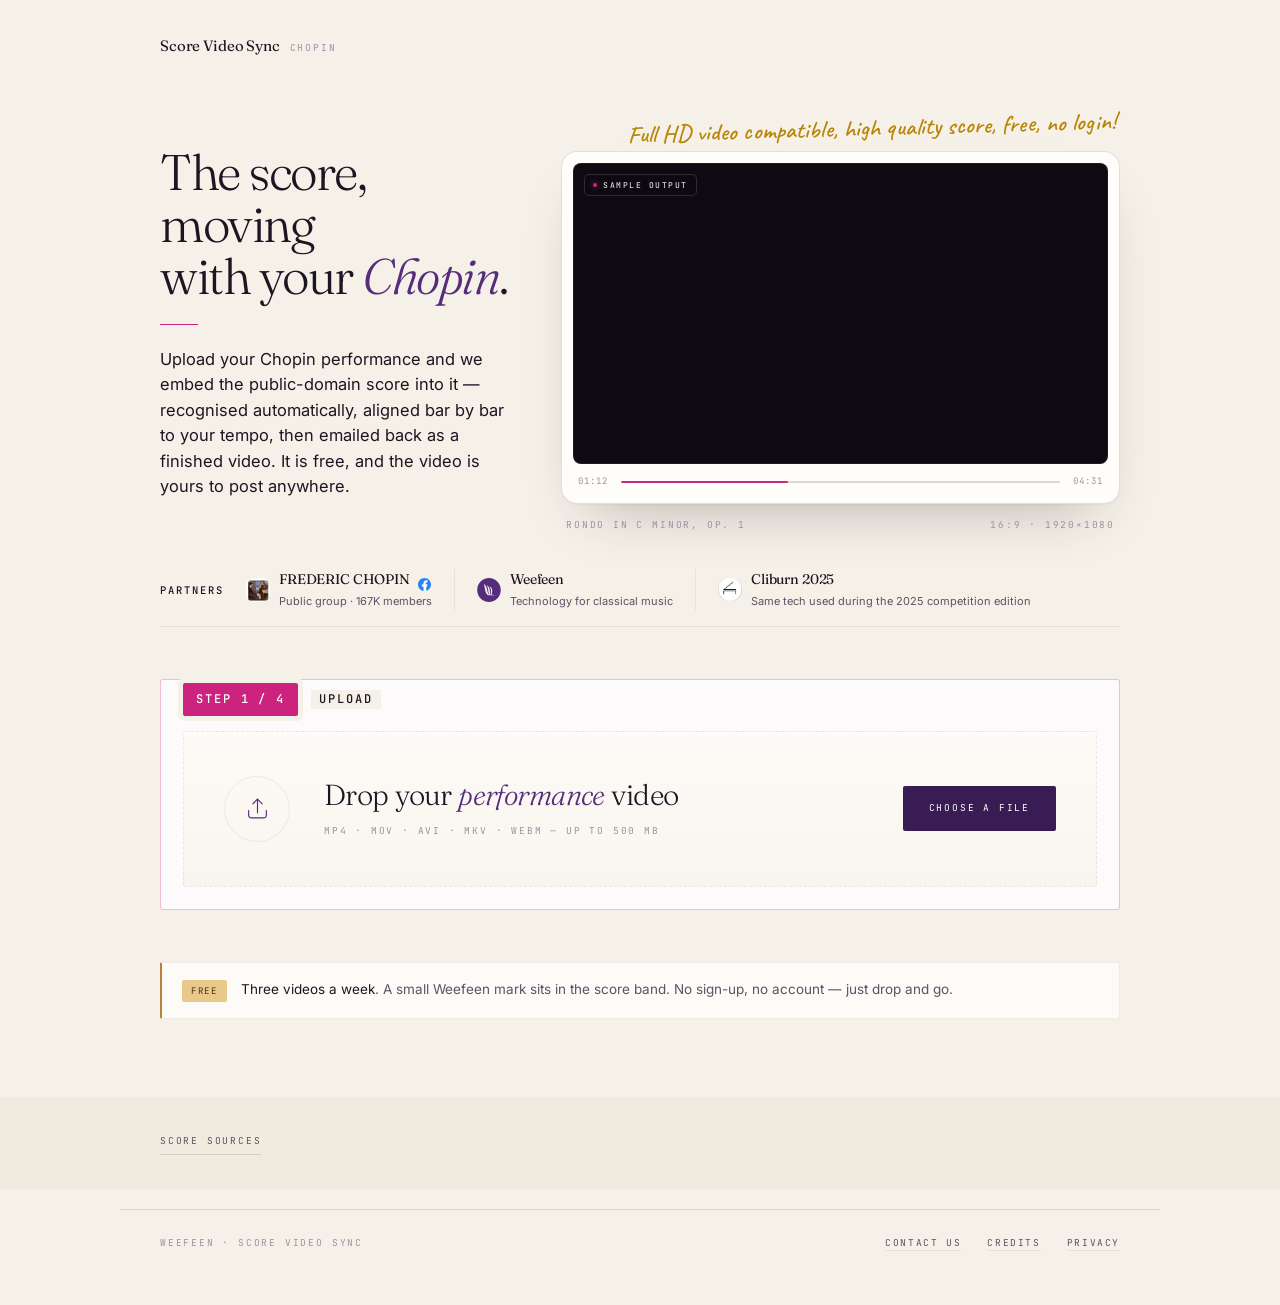
==== app/static/svs/index.html @ fac2ca05 "version the cover's FILENAME, not its query string A share card can be clickable AND sharp -- that i" ====
<!doctype html>
<html lang="en">
<head>
<meta charset="utf-8"/>
<!-- The browser-tab icon. There was none declared at all, so every tab
     showed a blank sheet while the rest of weefeen showed the mark.
     Absolute paths, not relative: these same lines serve /app/ pages and
     the /confirm/ page, which sits at a different depth. SVG first for
     browsers that take it (it stays sharp at any size), PNG after for
     those that do not. -->
<link rel="icon" href="/app/assets/logo/CIRCLE/WHITE_PURPLE.svg" type="image/svg+xml">
<link rel="icon" href="/app/assets/icon/icon-32.png" sizes="32x32" type="image/png">
<link rel="apple-touch-icon" href="/app/assets/icon/icon-180.png">

<title>Score Video Sync</title>
<meta name="viewport" content="width=device-width,initial-scale=1"/>
<!-- What a pasted link looks like on Facebook, Instagram, X, iMessage,
     WhatsApp: a card with a title, a line, and a still of the product,
     rather than a bare URL. Generic (the same for every visitor) because the
     page is a single-page app addressed by a #fragment, and a crawler never
     sends the fragment — a per-piece card would need the job in the path and
     the server to render these tags for it, which is the next step. -->
<meta name="description" content="Upload a Chopin performance and get it back with the engraved score playing along, bar by bar — recognised automatically, aligned to the playing, rendered in 1080p."/>
<meta property="og:type" content="website"/>
<meta property="og:site_name" content="Chopin · Weefeen"/>
<meta property="og:title" content="Your Chopin, with the score playing along"/>
<meta property="og:description" content="Upload your performance. We find the piece, line the score up to your playing, and email the video back. Free."/>
<meta property="og:url" content="https://chopin.weefeen.com/app/"/>
<meta property="og:image" content="https://chopin.weefeen.com/app/og-cover-9a56b9d1.jpg"/>
<meta property="og:image:width" content="1920"/>
<meta property="og:image:height" content="1005"/>
<meta name="twitter:card" content="summary_large_image"/>
<meta name="twitter:title" content="Your Chopin, with the score playing along"/>
<meta name="twitter:description" content="Upload your performance. We find the piece, line the score up to your playing, and email the video back. Free."/>
<meta name="twitter:image" content="https://chopin.weefeen.com/app/og-cover-9a56b9d1.jpg"/>
<link rel="preconnect" href="https://fonts.googleapis.com"><link rel="preconnect" href="https://fonts.gstatic.com" crossorigin>
<link href="https://fonts.googleapis.com/css2?family=Fraunces:ital,opsz,wght@0,9..144,300;0,9..144,400;0,9..144,500;1,9..144,300;1,9..144,400&family=Inter:wght@400;450;500&family=JetBrains+Mono:wght@400&display=swap" rel="stylesheet">
<style>
:root{--paper:#f6f1e8;--ink:#1c1622;--soft:#5a5266;--faint:#9a92a6;--hair:rgba(28,22,34,.13);--hair-2:rgba(28,22,34,.07);--b1:#381C53;--b2:#552D7B;--b3:#663893;--mag:#cc237e;--surface:#fffdf9;--hair-3:rgba(28,22,34,.18);--tint:#faf7f1}
*,*::before,*::after{box-sizing:border-box}
html{-webkit-text-size-adjust:100%}
body{margin:0;background:var(--paper);color:var(--ink);font-family:Inter,sans-serif;font-size:15px;line-height:1.55;-webkit-font-smoothing:antialiased}
a{color:var(--b3);text-decoration:none;border-bottom:1px solid rgba(102,56,147,.28)}a:hover{color:var(--mag);border-bottom-color:rgba(204,35,126,.4)}
h1,h2,h3{font-family:Fraunces,serif;font-weight:300;letter-spacing:-.02em;margin:0;line-height:1.1}
em{font-style:italic}
.lab{font-family:"JetBrains Mono",monospace;font-size:9.5px;letter-spacing:.19em;text-transform:uppercase;color:var(--faint)}
.num{font-variant-numeric:tabular-nums}

/* ── shell ── */
.top{max-width:1040px;margin:0 auto;padding:34px 40px 0;display:flex;align-items:baseline;justify-content:space-between;gap:24px}
.topright{display:flex;flex-direction:column;align-items:flex-end;gap:11px}
.wordmark{font-family:Fraunces,serif;font-weight:400;font-size:15px;letter-spacing:-.01em}
.wordmark span{color:var(--faint);font-family:"JetBrains Mono",monospace;font-size:9.5px;letter-spacing:.19em;text-transform:uppercase;margin-left:10px}
.step-of{font-family:"JetBrains Mono",monospace;font-size:9.5px;letter-spacing:.19em;text-transform:uppercase;color:var(--faint)}
.step-of b{color:var(--ink);font-weight:400}
main{max-width:1040px;margin:0 auto;padding:0 40px 78px}
section[data-s]{display:none;padding-top:56px}
section[data-s].on{display:block}
.rule{height:1px;background:var(--hair);border:0;margin:0}
.mag-rule{width:38px;height:1px;background:var(--mag);border:0;margin:22px 0}

/* ── 01 hero + sample ── */
.hero{position:relative;display:grid;grid-template-columns:.78fr 1.22fr;gap:14px 44px;align-items:center}
.hero>*{position:relative;z-index:1}
@media(max-width:900px){.hero{grid-template-columns:1fr;gap:40px;align-items:start}}
/* video artifact — ported from v2 */
.artifact{margin:0;min-width:0}
.artifact .chrome{background:var(--surface);border:1px solid var(--hair);border-radius:16px;padding:11px;box-shadow:0 1px 2px rgba(25,19,32,.04),0 28px 56px -28px rgba(25,19,32,.30)}.artifact .frame{width:100%;height:auto;aspect-ratio:16/9;position:relative;overflow:hidden;border-radius:8px;background:#0d0b11;container-type:inline-size;box-shadow:inset 0 0 0 1px rgba(255,255,255,.07);transition:none}
.badge{position:absolute;top:11px;left:11px;z-index:5;display:flex;align-items:center;gap:6px;font-family:"JetBrains Mono",monospace;font-size:8px;font-weight:500;letter-spacing:.19em;text-transform:uppercase;color:rgba(255,255,255,.86);background:rgba(13,11,17,.5);backdrop-filter:blur(8px);border:1px solid rgba(255,255,255,.14);padding:4px 8px;border-radius:5px}
.badge i{width:4px;height:4px;border-radius:50%;background:var(--mag);box-shadow:0 0 7px var(--mag)}
.scrub{display:grid;grid-template-columns:auto 1fr auto;gap:13px;align-items:center;padding:11px 5px 3px}
.scrub .tc{font-family:"JetBrains Mono",monospace;font-size:9px;letter-spacing:.11em;color:var(--faint);font-variant-numeric:tabular-nums}
.scrub .track{position:relative;height:2px;background:rgba(25,19,32,.16);border-radius:2px;overflow:hidden}
.scrub .track i{position:absolute;left:0;top:0;height:100%;background:var(--mag);border-radius:2px}
.artifact figcaption{display:flex;justify-content:space-between;gap:16px;margin-top:14px;padding:0 5px}
.artifact .stv{clip-path:inset(-40% 0 -40% 0)}
.artifact .roll{position:absolute;inset:0;width:200%;display:flex;animation:roll 13s linear infinite}
@keyframes roll{from{transform:translateX(0)}to{transform:translateX(-50%)}}
@media(prefers-reduced-motion:reduce){.artifact .roll{animation:none}}

/* ── type scale ── */
.display{font-family:Fraunces,serif;font-weight:300;font-size:clamp(34px,4.4vw,50px);letter-spacing:-.03em;line-height:1.04}
.display em{color:var(--b2)}
.standfirst{font-size:16.5px;color:var(--ink);max-width:46ch;margin:20px 0 0}
.standfirst b{font-weight:400;color:#4a3212;background:#e8c98a;font-family:"JetBrains Mono",monospace;font-size:9.5px;letter-spacing:.17em;text-transform:uppercase;white-space:nowrap;padding:4px 9px;border-radius:2px;display:inline-block;margin-top:4px}

/* partner bands — no card chrome; the Facebook "f" stays the official
   full-colour mark (blue #1877F2, white f, unaltered, clear space kept,
   never set beside the word "Facebook"). */
.fbwrap{margin:0;max-width:640px;display:flex;flex-direction:row;align-items:center;gap:30px;flex-wrap:wrap;padding:0}
.fbwrap>.lab{margin:0;font-size:10.5px;font-weight:500;color:var(--ink);flex:0 0 auto}
.pbands{display:flex;flex-direction:row;align-items:stretch;gap:0;flex-wrap:nowrap;border:0}
.pband{display:grid;grid-template-columns:38px auto;align-items:center;gap:12px;padding:0 30px 0 0;border:0;text-decoration:none;color:inherit;position:relative}
.pband+.pband{padding-left:30px;border-left:1px solid var(--hair-2)}
.fbnameline{display:flex;align-items:center;gap:8px}
.pband::before{content:none}
.pband .fbav{display:block;width:38px;height:38px;border-radius:8px;object-fit:contain;background:transparent}
.pband .fbav.wf{display:grid;place-items:center;border-radius:0;background:transparent;box-shadow:none}
.pband .fbav.wf svg{display:block;width:38px;height:38px}
.pband .fbmeta{display:flex;flex-direction:column;gap:1px;min-width:0}
.pband .fbname{font-family:Fraunces,serif;font-size:16px;font-weight:400;letter-spacing:-.01em;color:var(--ink);transition:color .18s;white-space:nowrap}
.pband:hover .fbname{color:var(--b3)}
.pband .fbsub{font-size:12px;color:var(--soft);white-space:nowrap;margin-top:1px}
.pband .fbmark{display:block;width:16px;height:16px;flex:0 0 16px;opacity:.9;transition:opacity .18s}
.pband:hover .fbmark{opacity:1}

/* ── 01 upload ── */
.dropzone{margin-top:0;padding:44px 40px;border:1px dashed var(--hair-2);border-radius:3px;background:linear-gradient(#fdfbf7,#f9f5ee);box-shadow:inset 0 1px 0 #fff;display:grid;grid-template-columns:auto 1fr auto;gap:34px;align-items:center;cursor:pointer;transition:border-color .2s,background .2s,box-shadow .2s;position:relative}
.dropzone::after{content:'';position:absolute;inset:9px;border:1px solid transparent;border-radius:2px;pointer-events:none;transition:border-color .2s}
.dropzone:hover,.dropzone.hot{border-color:var(--b3);background:linear-gradient(#fdfbf7,#f6f0fa)}
.dropzone.hot::after{border-color:rgba(102,56,147,.24)}
.dropzone .glyph{width:66px;height:66px;display:grid;place-items:center;border:1px solid var(--hair-2);border-radius:50%;color:var(--b2);transition:border-color .2s,color .2s,transform .2s}
.dropzone:hover .glyph,.dropzone.hot .glyph{border-color:var(--b3);color:var(--b3);transform:translateY(-2px)}
.dropzone.filled .glyph{border-color:rgba(102,56,147,.45);color:var(--b3)}
.dropzone h2{font-size:29px;line-height:1.16}
.dropzone h2 em{font-style:italic;color:var(--b2)}
.dropzone .lab{display:block;margin-top:12px}
.dropzone.filled{border-style:solid;border-color:rgba(102,56,147,.3);background:#fdfbf7}
.dropzone.filled h2{color:var(--soft);font-size:20px}
.dropbtn{font:inherit;font-family:"JetBrains Mono",monospace;font-size:9.5px;letter-spacing:.19em;text-transform:uppercase;color:#fff;background:var(--b1);border:0;border-radius:2px;padding:15px 26px;cursor:pointer;white-space:nowrap;transition:background .18s}
.dropbtn:hover{background:var(--b2)}
.filename{font-family:Fraunces,serif;font-size:25px;font-weight:400}
.filename i{font-style:normal;color:var(--faint);font-family:"JetBrains Mono",monospace;font-size:10px;letter-spacing:.15em;text-transform:uppercase;margin-left:14px}
.linkbtn{font:inherit;font-family:"JetBrains Mono",monospace;font-size:9.5px;letter-spacing:.19em;text-transform:uppercase;background:none;border:0;border-bottom:1px solid var(--hair);color:var(--soft);padding:5px 0;cursor:pointer;white-space:nowrap}
.linkbtn:hover{color:var(--b3);border-bottom-color:var(--b3)}
input[type=file]{display:none}

.block{padding:52px 0 0}
.block>.lab{display:block;margin-bottom:26px}
.pieces{display:flex;flex-direction:column}
.piece{text-align:left;font:inherit;background:none;border:0;border-bottom:1px solid var(--hair-2);padding:17px 0 17px 26px;cursor:pointer;display:grid;grid-template-columns:1fr auto;gap:20px;align-items:baseline;position:relative;transition:padding-left .18s}
.piece:first-child{border-top:1px solid var(--hair-2)}
.piece::before{content:'';position:absolute;left:0;top:calc(50% - 1px);width:0;height:1px;background:var(--mag);transition:width .22s ease}
.piece:hover{padding-left:32px}
.piece.on::before{width:16px}
.piece .t{font-family:Fraunces,serif;font-size:20px;font-weight:300;color:var(--soft);transition:color .18s}
.piece:hover .t,.piece.on .t{color:var(--ink)}
.piece.on .t{font-weight:400}
.piece .m{font-family:"JetBrains Mono",monospace;font-size:9.5px;letter-spacing:.14em;text-transform:uppercase;color:var(--faint)}
.libnote{margin-top:24px;font-size:13.5px;color:var(--soft);max-width:52ch}
.blockhead{display:flex;align-items:baseline;justify-content:space-between;gap:20px;margin-bottom:0}
.blockhead:empty,.blockhead .lab:empty{display:none}
.blockhead .lab{margin:0}
.heard{font-family:Fraunces,serif;font-size:21px;font-weight:300;line-height:1.42;color:var(--soft);margin:0;max-width:50ch}
.heard b{font-weight:400;color:var(--ink)}
.heard em{font-style:italic;color:var(--b2)}
.cands{display:flex;flex-direction:column;gap:7px;margin-top:12px}
.cands.lead{margin-top:12px}
.cands.lead .cand{background:var(--surface);border-color:var(--hair);padding:18px}
.cands.lead .cand .t{font-size:21px}
.cands.lead .cand.on{box-shadow:0 1px 2px rgba(25,19,32,.04),0 14px 30px -20px rgba(25,19,32,.3)}
.cand{text-align:left;font:inherit;background:#fdfbf7;border:1px solid var(--hair-2);border-radius:3px;padding:15px 18px;cursor:pointer;display:grid;grid-template-columns:18px 1fr 74px auto;gap:16px;align-items:center;position:relative;transition:border-color .16s,background .16s,box-shadow .16s}
.cand:hover{border-color:var(--b3);background:#fff}
.cand.on{border-color:var(--b3);background:#f7f2fb;box-shadow:inset 2px 0 0 var(--b3)}
.cand .mark{width:16px;height:16px;border-radius:50%;border:1.5px solid #b3aebb;background:#fff;display:grid;place-items:center;transition:border-color .16s,border-width .16s}
.cand:hover .mark{border-color:var(--b3)}
.cand.on .mark{border-color:var(--b3);border-width:5px}
.cand.on .mark::after{content:none}
.cand .t{font-family:Fraunces,serif;font-size:18px;font-weight:300;color:var(--soft);transition:color .18s}
.cand:hover .t{color:var(--ink)}
.cand.on .t{color:var(--ink);font-weight:400}
.cand .bar{position:relative;height:2px;border-radius:2px;background:var(--hair-2)}
.cand .bar i{position:absolute;left:0;top:0;height:2px;border-radius:2px;background:var(--b3);opacity:.42;transition:width .32s ease,opacity .18s}
.cand.on .bar i{opacity:1}
.cand .pc{font-family:Fraunces,serif;font-size:15px;font-variant-numeric:tabular-nums;color:var(--soft);text-align:right;min-width:38px;transition:color .18s}
.cand:hover .pc,.cand.on .pc{color:var(--ink)}
.candhead{display:flex;align-items:baseline;justify-content:space-between;gap:18px;margin-top:24px;padding-bottom:7px;border-bottom:1px solid var(--hair-2)}
.candhead.alt{margin-top:30px}
.manualrow{margin-top:26px}
.manual{margin-top:30px;padding-top:30px;border-top:1px solid var(--hair)}
.manual>.lab{display:block;margin-bottom:18px}

.freeline{margin:26px 0 0;padding:16px 20px;border:1px solid var(--hair-2);border-left:2px solid #b8813a;border-radius:2px;background:#fdfbf7;font-size:13.5px;color:var(--soft);line-height:1.6;max-width:none;display:flex;flex-wrap:wrap;align-items:baseline;gap:6px 14px}
.freeline b{font-family:"JetBrains Mono",monospace;font-size:9px;letter-spacing:.19em;text-transform:uppercase;color:#4a3212;background:#e8c98a;font-weight:400;padding:4px 9px;border-radius:2px;margin:0}
.freeline i{font-style:normal;color:var(--ink)}
.freeline em{font-style:normal;color:var(--soft)}
.alert{color:#b3261e}
.ok{color:#2f6b3a}
.donebox.found{border-color:rgba(204,35,126,.16)}
.filename i .alert,.blockhead .alert{color:#b3261e}
#pieceblock,#advance{display:none}
#pieceblock.on{display:block}
#advance.on{display:flex}

.advance{padding:34px 0 0;display:flex;align-items:center;gap:22px;animation:rise .26s ease both}
@keyframes rise{from{opacity:0;transform:translateY(6px)}to{opacity:1;transform:none}}
.go{font:inherit;font-family:Fraunces,serif;font-size:17px;font-weight:400;letter-spacing:-.01em;background:var(--b1);border:0;border-radius:3px;color:#fff;padding:14px 26px;cursor:pointer;display:inline-flex;align-items:center;gap:12px;transition:background .16s}
.go:hover{background:var(--b2);color:#fff}
.go svg{transition:transform .2s}
.go:hover svg{transform:translateX(3px)}
.advance .lab{color:var(--faint)}
.go[disabled]{opacity:.4;cursor:not-allowed}

/* rights confirmation */
.rights{position:fixed;inset:0;z-index:80;display:none;align-items:center;justify-content:center;padding:24px;background:rgba(25,19,32,.42);backdrop-filter:blur(3px)}
.rights.on{display:flex}
.rightscard{background:var(--surface);border:1px solid var(--hair-3);border-radius:3px;box-shadow:0 30px 70px -28px rgba(28,22,34,.5);padding:26px 28px 24px;max-width:452px;width:100%}
.rightscard .stepmark{margin-bottom:14px}
.rightscard h2{font-family:Fraunces,serif;font-weight:300;font-size:24px;letter-spacing:-.025em;line-height:1.15;margin:0}
.rightsfile{margin:12px 0 0;font-family:"JetBrains Mono",monospace;font-size:11px;letter-spacing:.1em;color:var(--soft);word-break:break-all}
.rightsbody{margin:16px 0 0;font-size:13.5px;line-height:1.6;color:var(--soft)}
.rightsbody b{font-weight:500;color:var(--ink)}
.rightsbody.quiet{margin-top:14px;padding:11px 13px;font-size:13px;font-weight:450;line-height:1.55;color:var(--ink);background:#f7ecd9;border-left:2px solid #b8813a;border-radius:2px}
.rightscheck{display:flex;align-items:flex-start;gap:10px;margin:18px 0 0;padding:13px 14px;border:1px solid var(--hair-2);border-radius:2px;background:var(--tint);cursor:pointer;font-size:13.5px;color:var(--ink)}
.rightscheck:hover{border-color:var(--hair-3)}
.rightscheck input{margin:2px 0 0;accent-color:var(--b1);width:15px;height:15px;flex-shrink:0}
.rightsacts{display:flex;align-items:center;gap:16px;margin-top:20px}
.rightsacts .go[disabled]{opacity:.4;cursor:not-allowed}
.rightscancel{font:inherit;font-family:"JetBrains Mono",monospace;font-size:9px;font-weight:500;letter-spacing:.19em;text-transform:uppercase;background:none;border:0;border-bottom:1px solid var(--hair-3);color:var(--soft);cursor:pointer;padding:4px 0}
.rightscancel:hover{color:var(--ink);border-bottom-color:var(--ink)}

/* ── 02 shape ── */
/* every region names itself in the frame */
.gc{font:inherit;font-size:12.5px;display:inline-flex;align-items:center;gap:7px;background:#fff;border:1px solid var(--hair);border-radius:2px;padding:8px 12px;cursor:pointer;color:var(--soft);transition:border-color .15s,color .15s,background .15s}
.gc:hover{border-color:var(--mag);color:var(--ink)}
.gc.on{border-color:var(--mag);background:#fdf4f8;color:var(--ink)}
.gc svg{width:13px;height:13px;color:var(--mag);flex-shrink:0}
.gc b{font-weight:500;color:var(--ink)}

/* every region in the frame is a hit target */
.frame .band,.frame .ctr-band,.frame .pnl,.frame .ctr-pnl{z-index:4}
.frame .vidzone{position:absolute;top:0;right:0;bottom:0;cursor:pointer;z-index:2;display:grid;place-items:center}
.frame .vidzone>*{pointer-events:none}
.frame .vidzone.fill:hover{box-shadow:inset 0 0 0 1.5px rgba(204,35,126,.6)}
.frame .vidzone.fill:hover .vswap{color:var(--mag);opacity:1}
.frame .vidzone.fill{background:#171320;background-image:repeating-linear-gradient(135deg,rgba(255,255,255,.04) 0 9px,transparent 9px 18px)}
.frame .vidzone.shot{background-color:#000;background-size:cover;background-position:center;background-repeat:no-repeat}
.frame .vidzone.shot .vidlab{background:rgba(12,9,16,.52);padding:9px 13px;border-radius:2px;backdrop-filter:blur(2px);opacity:0;transition:opacity .15s}
.frame .vidzone.shot:hover .vidlab{opacity:1}
.frame .vidlab{display:grid;justify-items:center;gap:6px;padding:0 8px;max-width:100%}
.frame .vidlab .vl{display:flex;align-items:center;gap:8px;font-family:"JetBrains Mono",monospace;font-size:8px;font-weight:500;letter-spacing:.22em;text-transform:uppercase;color:rgba(255,255,255,.5)}
.frame .vidlab .vl::before{content:"";width:0;height:0;border-left:7px solid rgba(255,255,255,.42);border-top:4.5px solid transparent;border-bottom:4.5px solid transparent}
.frame .vidlab .vf{font-family:Fraunces,serif;font-size:12.5px;color:rgba(255,255,255,.8);text-align:center;overflow-wrap:anywhere}
.frame .vidlab .vswap{font-family:"JetBrains Mono",monospace;font-size:7.5px;font-weight:500;letter-spacing:.2em;text-transform:uppercase;color:rgba(255,255,255,.42);opacity:.85;transition:color .15s,opacity .15s}
.frame .ctr-vid.vidzone{z-index:3}
.rgtag[hidden]{display:none}
.frame .rg{cursor:pointer}
.frame .rg.static{cursor:default}
.frame .rg.static::after{box-shadow:none!important}
.frame .rg.static>.rgtag{background:rgba(20,15,26,.5);opacity:.5}
.frame .rg.static>.rgtag::before{background:rgba(255,255,255,.5)}
.frame .rg::after{content:"";position:absolute;inset:0;pointer-events:none;box-shadow:inset 0 0 0 0 var(--mag);transition:box-shadow .14s;z-index:6}
.frame .rg:hover:not(:has(.rg:hover))::after,.frame .rg.peek::after{box-shadow:inset 0 0 0 1.5px rgba(204,35,126,.6)}
.frame .rg.sel::after{box-shadow:inset 0 0 0 2px var(--mag)}
.frame .rg.dragging{opacity:.9;cursor:grabbing}
.frame .band,.frame .ctr-band{cursor:grab}
.rgtag{position:absolute;top:6px;left:6px;z-index:9;opacity:.55;transition:opacity .14s,background .14s;pointer-events:none;display:flex;align-items:center;gap:5px;font-family:"JetBrains Mono",monospace;font-size:7.5px;font-weight:500;letter-spacing:.16em;text-transform:uppercase;color:#fff;background:rgba(20,15,26,.66);backdrop-filter:blur(2px);border-radius:2px;padding:3px 6px;white-space:nowrap}
.rgtag::before{content:"";width:3px;height:3px;border-radius:50%;background:var(--mag)}
.frame .rg:hover>.rgtag,.frame .rg.sel>.rgtag,.frame .rg.peek>.rgtag{opacity:1;background:var(--mag)}
.frame .pnl:has(.logo:hover)>.rgtag,.frame .ctr-pnl:has(.logo:hover)>.rgtag{opacity:0}
.frame .logo>.rgtag{top:auto;bottom:-15px;left:0;opacity:0;font-size:7px}
.frame .logo:hover>.rgtag,.frame .logo.sel>.rgtag{opacity:1}
.frame .bd>.rgtag,.frame .ctr-band>.rgtag{left:auto;right:6px}
.frame .band>.rgtag{top:6px;bottom:auto}
.frame .rg::after{box-shadow:inset 0 0 0 1px rgba(204,35,126,.22)}
.frame .pnl:not(.ghost),.frame .ctr-pnl{background:rgba(204,35,126,.07)}
.frame .pnl:not(.ghost):hover,.frame .ctr-pnl:hover,.frame .pnl.sel,.frame .ctr-pnl.sel{background:rgba(204,35,126,.13)}
.frame .pnl.ghost{display:grid;place-items:center;overflow:visible;background:rgba(204,35,126,.04);border-right:1px dashed rgba(204,35,126,.55)}
.frame .pnl.ghost .ghostlab{font-family:"JetBrains Mono",monospace;font-size:8px;font-weight:500;letter-spacing:.17em;text-transform:uppercase;line-height:1.7;color:rgba(255,255,255,.78);text-align:center;text-shadow:0 1px 3px rgba(0,0,0,.5)}

/* panel text, edited where it appears */
.frame [data-f]{outline:none;cursor:text;border-radius:2px;padding:0 .2em;margin:0 -.2em;position:relative;z-index:8;transition:background .14s,box-shadow .14s}
.frame [data-f]:hover{background:rgba(255,255,255,.14)}
.frame [data-f]:focus{background:rgba(204,35,126,.24);box-shadow:0 0 0 1px var(--mag)}
.frame [data-f]:empty::before{content:"—";opacity:.4}
.frame .nowrap{white-space:nowrap}
.frame [data-f="first"],.frame [data-f="last"],.frame [data-f="round"],.frame [data-f="subtitle"]{white-space:nowrap}
.frame .pnl,.frame .ctr-pnl{overflow:visible}
.frame .sep{opacity:.5}

/* where the band will land */
.dzband{position:absolute;border:1.5px dashed var(--mag);background:rgba(204,35,126,.1);pointer-events:none;opacity:0;transition:opacity .12s;z-index:7}
.dzband.show{opacity:1}

/* docked inspector: its own column, so it never covers the frame */
.insp{width:min(420px,100%);margin-top:16px;background:var(--surface);border:1px solid var(--hair);border-radius:3px;box-shadow:0 1px 2px rgba(28,22,34,.04);padding:14px 16px 15px;display:none}
.insp.on{display:block;animation:inspIn .16s ease both}
@keyframes inspIn{from{opacity:0;transform:translateY(-4px)}to{opacity:1;transform:none}}
.insphint{display:flex;align-items:baseline;gap:12px;margin:0 0 14px;font-size:12.5px;line-height:1.5;color:var(--soft)}
.insphint>.lab{flex:0 0 auto}
.insphint.hide{visibility:hidden}
.insp.on{opacity:1;visibility:visible;transform:none}
.insp .ih{display:flex;align-items:baseline;justify-content:space-between;gap:12px;margin-bottom:11px;padding-bottom:9px;border-bottom:1px solid var(--hair-2)}
.insp .ih b{font-family:Fraunces,serif;font-weight:400;font-size:15px}
.insp .x{font:inherit;background:none;border:0;color:var(--soft);cursor:pointer;font-size:16px;line-height:1;padding:0 2px}
.insp .x:hover{color:var(--ink)}
.insp .irow{margin-bottom:13px}
.insp .irow:last-child{margin-bottom:0}
.insp .irow.hidden{display:none}
.insp .irow>.lab{display:block;margin-bottom:7px}
.insp .opts{display:flex;gap:3px;background:var(--tint);border:1px solid var(--hair);border-radius:6px;padding:3px}
.insp .opts .o{flex:1}
.insp .slider{display:flex;align-items:center;gap:10px;flex-wrap:nowrap}
.insp .slider input[type=range]{height:3px;border-radius:2px;background:var(--hair-3);min-width:0;flex:1 1 auto}
.insp .sv{font-size:15px;min-width:40px}
.insp .zero{margin-top:8px;width:100%}
.insp .why-inline{display:block;margin-top:8px}
.insp .inote{margin:0;font-size:11.5px;color:var(--soft);line-height:1.45}
.insp .bdreq{margin:9px 0 0;padding-left:15px;font-size:11px;color:var(--soft);line-height:1.5}
.insp .chipname{align-self:center}

.shapebody{margin-top:22px}
.scoresrc{margin:10px 0 0;font-size:12px;line-height:1.6;color:var(--soft);max-width:64ch}
.scoresrc a{color:var(--soft);border-bottom-color:var(--hair-2)}
.scoresrc a:hover{color:var(--b3);border-bottom-color:var(--b3)}
.srcfoot{margin:0;padding:32px 0 34px;background:color-mix(in oklab,var(--paper) 95%,#8a6a3a)}
.partrow{margin-top:54px;padding-top:22px;border-top:1px solid var(--hair-2)}
/* Above the upload box rather than below the Continue button, where it was
   seen only by people who did not act. It has to earn the upload, not
   congratulate it — but it must not become a second hero either, so at the
   top of the page it is one quiet line: smaller marks, no captions, and a
   rule under it rather than over it, so it reads as part of the masthead
   and not as a section of its own. */
.partrow.lead{margin-top:37px;padding-top:0;padding-bottom:16px;border-top:0;
  border-bottom:1px solid var(--hair-2)}
.partrow.lead .fbwrap{gap:22px}
.partrow.lead .pband{grid-template-columns:24px auto;gap:9px;padding-right:22px}
.partrow.lead .pband+.pband{padding-left:22px}
.partrow.lead .pband .fbav,
.partrow.lead .pband .fbav.wf svg{width:24px;height:24px}
.partrow.lead .pband .fbname{font-size:14px}
/* Every caption stays. Each one is the reason its mark is worth showing —
   the Facebook member count, what the Cliburn mark claims, and what
   Weefeen is. Two earlier versions of this hid one of them to save a
   line: first by `:last-child`, which svs-wire.js turned into the Cliburn
   band when it appends at runtime, then deliberately for Weefeen's own
   strapline. Both were noticed immediately by the owner, which is the
   answer: a caption somebody put there is not spare room. */
.partrow.lead .pband .fbsub{font-size:11px}
.partrow.lead .pband .fbmark{width:13px;height:13px;flex:0 0 13px}
/* Narrow screens wrap rather than drop the captions. Hiding them would
   silently remove the Cliburn claim and the member count — the two things
   the marks are there to say — to save a line. Three bands on one row is
   what does not fit; the words are not the problem. */
@media(max-width:760px){
  .partrow.lead .pbands{flex-wrap:wrap;gap:14px 0}
  .partrow.lead .pband+.pband{border-left:0;padding-left:0}
}
.srcinner{max-width:1040px;margin:0 auto;padding:0 40px;display:grid;grid-template-columns:132px minmax(0,1fr);gap:8px 26px;align-items:start}
.srcinner>.lab{padding-top:2px}
.srcfoot .srcblock{margin:0;font-size:12.5px;line-height:1.85;color:var(--soft);max-width:66ch;font-variant-numeric:tabular-nums}
.srcfoot .srcblock b{display:block;font-weight:450;color:var(--ink);font-size:13px;margin-bottom:2px}
.srcfoot .srcblock i{font-style:normal;color:var(--soft)}
.srcfoot .srcblock a{color:var(--soft);border-bottom:1px solid rgba(28,22,34,.16)}
.srcfoot .srcblock a:hover{color:var(--b3);border-bottom-color:var(--b3)}
.srcfoot .srcmod{grid-column:2;margin:12px 0 0;padding-top:11px;border-top:1px solid var(--hair-2);font-size:12px;color:var(--soft);max-width:66ch}
@media(max-width:720px){.srcinner{grid-template-columns:minmax(0,1fr)}.srcfoot .srcmod{grid-column:1}}
section[data-s="shape"].on .stepbox{max-width:none;padding-top:34px}
.stage{padding:0}
.stagecol{position:relative}
.shapehead{display:flex;align-items:flex-end;justify-content:space-between;gap:30px;flex-wrap:wrap}
.shapehead h1{font-size:31px;font-weight:300}
.shapehead .piecename{font-family:Fraunces,serif;font-style:italic;font-size:15px;color:var(--soft);margin-top:8px}
.views{display:flex;gap:5px;background:#faf8f4;border:1px solid var(--hair-2);border-radius:2px;padding:4px}
.view{flex:1;font:inherit;font-family:"JetBrains Mono",monospace;font-size:9px;letter-spacing:.11em;text-transform:uppercase;background:none;border:0;border-radius:2px;color:var(--faint);padding:9px 4px;cursor:pointer;transition:background .15s,color .15s;white-space:nowrap}
.view:hover{color:var(--b3)}
.view.on{color:#fff;background:var(--b1)}

.stage{margin:0;display:flex;align-items:flex-start;gap:14px;min-height:0;width:100%}
@media(max-width:640px){.stage{flex-wrap:wrap}.posters{flex-direction:row;flex:1 1 100%}}
.posters{flex:0 0 88px;display:flex;flex-direction:column;gap:6px}
.posters>.lab{margin-bottom:1px}
.pth{padding:0;border:1px solid var(--hair);border-radius:2px;background:#faf8f4;aspect-ratio:16/9;overflow:hidden;cursor:pointer;display:grid;place-items:center;transition:border-color .15s,box-shadow .15s}
.pth img{display:block;width:100%;height:100%;object-fit:cover}
.pth:hover{border-color:var(--mag)}
.pth.on{border-color:var(--mag);box-shadow:0 0 0 1px var(--mag)}
.pth.empty{border-style:dashed;cursor:default;background-image:repeating-linear-gradient(135deg,rgba(28,22,34,.05) 0 7px,transparent 7px 14px)}
.pthn{font-family:"JetBrains Mono",monospace;font-size:10px;color:var(--faint)}
.pthnote{font-size:10.5px;line-height:1.45;color:var(--soft)}
.frame{position:relative;overflow:hidden;background:#000;box-shadow:0 30px 60px -34px rgba(28,22,34,.5),0 2px 6px rgba(28,22,34,.06);transition:none}
.frame .bd{position:absolute;inset:0}
.bdimg{display:flex;flex-direction:column;gap:5px;padding:14px 16px;border:1px dashed rgba(28,22,34,.22);border-radius:2px;background:#fdfcfa;cursor:pointer;transition:border-color .15s,background .15s}
.bdimg:hover,.bdimg.hot{border-color:var(--b3);background:#fbf9fd}
.bdimg.bad{border-color:rgba(179,38,30,.4);background:#fdf6f5;border-style:solid}
.bdimg-cta{font-size:13.5px;color:var(--ink);line-height:1.35}
.bdimg-name{font-family:Fraunces,serif;font-size:15px;color:var(--ink);overflow:hidden;text-overflow:ellipsis;white-space:nowrap}
.bdimg-ok{font-family:"JetBrains Mono",monospace;font-size:9.5px;letter-spacing:.13em;text-transform:uppercase;color:#2f6b3a}
.bdimg-err{font-family:"JetBrains Mono",monospace;font-size:9.5px;letter-spacing:.13em;text-transform:uppercase;color:#b3261e}
.bdimg-swap{font-family:"JetBrains Mono",monospace;font-size:9.5px;letter-spacing:.13em;text-transform:uppercase;color:var(--b3);align-self:flex-start;border-bottom:1px solid rgba(102,56,147,.3);margin-top:2px}
#bdfile,#logofile{display:none}
.bdreq{margin:11px 0 0;padding:0;list-style:none;display:flex;flex-direction:column;gap:6px;width:100%}
.bdreq li{font-size:11.5px;color:var(--soft);line-height:1.5;padding-left:13px;position:relative;text-wrap:pretty}
.bdreq li::before{content:'';position:absolute;left:0;top:8px;width:4px;height:1px;background:rgba(28,22,34,.28)}
.bdreq b{font-weight:500;color:var(--ink)}
.frame .bd.art.up,.frame .ctr-art.up{background-image:repeating-linear-gradient(45deg,rgba(255,255,255,.055),rgba(255,255,255,.055) 8px,transparent 8px,transparent 16px)}
.frame .bd.art{background-image:repeating-linear-gradient(135deg,rgba(255,255,255,.045),rgba(255,255,255,.045) 7px,transparent 7px,transparent 14px)}
.frame .artlab{position:absolute;top:50%;transform:translate(-50%,-50%);font-family:"JetBrains Mono",monospace;font-size:8px;letter-spacing:.2em;text-transform:uppercase;color:rgba(255,255,255,.34);text-align:center;line-height:1.9;white-space:nowrap}
.frame .pnl{position:absolute;left:0;top:0;bottom:0;display:flex;flex-direction:column;justify-content:center;overflow:hidden}
.frame .pnl .pi{color:inherit;line-height:1.25}
.frame .pnl .r{font-family:"JetBrains Mono",monospace;letter-spacing:.18em;text-transform:uppercase;opacity:.72;white-space:nowrap}
.frame .pnl .nm{font-family:Fraunces,serif;font-weight:300;letter-spacing:-.01em}
.frame .pnl .sm{font-family:Inter,sans-serif;opacity:.6}
.frame .pnl .wk{font-family:Fraunces,serif;font-style:italic;font-weight:300;opacity:.82}
.frame .pnl .hr{background:var(--mag);height:1px}
.frame .ctr-pnl{position:absolute;left:0;top:0;bottom:0;display:flex;flex-direction:column;justify-content:space-between;overflow:hidden}
.frame .ctr-pnl .pi{color:inherit;line-height:1.25}
.frame .ctr-pnl .r{font-family:"JetBrains Mono",monospace;letter-spacing:.18em;text-transform:uppercase;opacity:.72;white-space:nowrap}
.frame .ctr-pnl .nm{font-family:Fraunces,serif;font-weight:300;letter-spacing:-.01em}
.frame .ctr-pnl .sm{font-family:Inter,sans-serif;opacity:.6}
.frame .ctr-pnl .wk{font-family:Fraunces,serif;font-style:italic;font-weight:300;opacity:.82}
.frame .ctr-top{display:flex;flex-direction:column}
.frame .ctr-mark{display:block;border-radius:50%;background:radial-gradient(circle at 34% 30%,#e8d49a,#c2a052 62%,#8f6f28);flex-shrink:0}
.frame .logo{position:relative;display:grid;place-items:center;flex-shrink:0;border:1px dashed rgba(255,255,255,.42);border-radius:2px;text-align:center}
.frame .logo.round{border-radius:50%}
.frame .logo.mark{border-color:transparent;background:radial-gradient(circle at 34% 30%,#e8d49a,#c2a052 62%,#8f6f28)}
.frame .logo.mark:hover,.frame .logo.mark.sel{border-color:rgba(255,255,255,.75)}
.frame .logo.empty{position:absolute;top:7%;left:8%;opacity:0;transition:opacity .15s;border-color:rgba(255,255,255,.55)}
.frame .pnl:hover .logo.empty,.frame .ctr-pnl:hover .logo.empty,.frame .logo.empty.sel,.frame .logo.empty:hover{opacity:1}
.frame .logo.shown{border:0;display:grid;place-items:center;background:none}
.frame .logo.shown .logoimg{display:block;width:100%;height:100%;object-fit:contain}
.frame .logo.shown:hover,.frame .logo.shown.sel{outline:1px dashed rgba(255,255,255,.6);outline-offset:2px}
.frame .logo.wf{border:0;display:grid;place-items:center}
.frame .logo.wf svg{display:block;width:100%;height:100%;color:inherit;opacity:.92}
.frame .logo.wf:hover,.frame .logo.wf.sel{outline:1px dashed rgba(255,255,255,.6);outline-offset:2px}
.frame .logo.on{border-style:solid;border-color:rgba(255,255,255,.5);background:rgba(255,255,255,.09)}
.frame .logoghost,.frame .logoname{font-family:"JetBrains Mono",monospace;font-size:6.5px;font-weight:500;letter-spacing:.15em;text-transform:uppercase;line-height:1.5;color:inherit;opacity:.6;padding:0 3px;overflow:hidden;text-overflow:ellipsis}
.frame .logo.on .logoname{opacity:.95}
.frame .ctr-by{display:flex;flex-direction:column;gap:.35em}
.frame .ctr-wm{font-family:Fraunces,serif;font-weight:400;letter-spacing:-.01em;opacity:.92}
.frame .ctr-vid{position:absolute;background:#000;overflow:hidden;border-radius:1px;display:grid;place-items:center}
.frame .ctr-art{position:absolute;inset:0;background-image:repeating-linear-gradient(135deg,rgba(255,255,255,.045),rgba(255,255,255,.045) 7px,transparent 7px,transparent 14px)}
.frame .ctr-vlab{position:relative;font-family:"JetBrains Mono",monospace;letter-spacing:.2em;text-transform:uppercase;color:rgba(255,255,255,.3)}
.frame .ctr-band{position:absolute;display:flex;align-items:center;overflow:hidden;padding-bottom:1.5em}
.frame .ctr-band .stv{position:relative;width:100%;height:58%}
.frame .band{position:absolute;left:0;right:0;display:flex;align-items:center;padding-bottom:1.6em}
.frame .band>.bandwk,.frame .ctr-band>.bandwk{left:0;right:0;padding-inline:inherit}
.frame .wmk{position:absolute;right:2.2%;bottom:.45em;font-family:Fraunces,serif;font-weight:400;letter-spacing:-.01em;opacity:.3;pointer-events:none;white-space:nowrap}
.frame .stv{position:relative;width:100%;height:58%}
.frame .stv .ln,.frame .stv .br{position:absolute}
.frame .stv .ln{left:0;right:0;height:1px}
.frame .stv .br{top:-14%;bottom:-14%;width:1px}
.frame .stv .nh{position:absolute;border-radius:50%;transform:rotate(-20deg)}
.frame .stv .st{position:absolute;width:1px}
.frame .play{position:absolute;top:-9%;bottom:-9%;width:1px;background:var(--mag)}
.frame .bandwk{position:absolute;left:0;right:0;bottom:.5em;font-family:"JetBrains Mono",monospace;font-weight:500;letter-spacing:.14em;text-transform:uppercase;opacity:.46;white-space:nowrap;overflow:hidden;text-overflow:ellipsis;max-width:82%;pointer-events:none}
.stagecap{text-align:center;margin-top:20px}

.summary{margin-top:26px;border-top:1px solid var(--hair);padding-top:18px}
.summary .vals{font-family:"JetBrains Mono",monospace;font-size:10.5px;letter-spacing:.13em;text-transform:uppercase;color:var(--soft);line-height:2}
.summary .vals b{color:var(--ink);font-weight:400}
.summary .vals i{font-style:normal;color:var(--hair);margin:0 9px}
.refine{font:inherit;font-family:"JetBrains Mono",monospace;font-size:9.5px;letter-spacing:.19em;text-transform:uppercase;background:none;border:0;border-bottom:1px solid var(--hair);color:var(--soft);padding:5px 0;cursor:pointer;white-space:nowrap}
.refine:hover{color:var(--b3);border-bottom-color:var(--b3)}

.controls{display:block;padding:20px 22px;border:1px solid var(--hair-2);border-radius:3px;background:#fdfbf7}
.controls.open{display:block}
.cgrid{display:grid;grid-template-columns:1fr;gap:0}
@media(max-width:820px){.cgrid{grid-template-columns:1fr}}
.ctl{padding:13px 0;border-bottom:1px solid var(--hair-2);display:grid;grid-template-columns:88px minmax(0,1fr);gap:8px 16px;align-items:center}
.ctl>.lab{display:block;margin:0}
.ctl>.why-inline,.ctl>.srcinfo,.ctl>.fields,.ctl>.slider{grid-column:2}
#bdimgctl{grid-template-columns:1fr}
#bdimgctl>.lab,#bdimgctl>.bdimg,#bdimgctl>.bdreq{grid-column:1/-1}
.ctl:last-child{border-bottom:0;padding-bottom:2px}
.ctl.wide{grid-column:1/-1}
.opts{display:flex;gap:6px 18px;flex-wrap:wrap;align-items:baseline}
.o{font:inherit;background:none;border:0;padding:2px 0;cursor:pointer;color:var(--soft);font-size:13.5px;border-bottom:1px solid transparent;transition:color .15s;white-space:nowrap}
.o:hover:not([disabled]){color:var(--ink)}
.o.on{color:var(--ink);border-bottom-color:var(--mag)}
.o[disabled]{cursor:not-allowed;color:rgba(154,146,166,.55);text-decoration:line-through;text-decoration-color:var(--hair)}
.o .dim{font-family:"JetBrains Mono",monospace;font-size:9px;letter-spacing:.13em;color:var(--faint);margin-left:7px;white-space:nowrap}
.why-inline{display:block;margin-top:6px;font-size:11.5px;color:var(--soft);max-width:44ch;line-height:1.45}
.chips{display:flex;gap:9px;align-items:center}
.chip{width:19px;height:19px;border-radius:50%;cursor:pointer;box-shadow:inset 0 0 0 1px rgba(28,22,34,.16);position:relative}
.chip.on{box-shadow:inset 0 0 0 1px rgba(28,22,34,.16),0 0 0 1px var(--paper),0 0 0 2px var(--ink)}
.chipname{font-family:"JetBrains Mono",monospace;font-size:9.5px;letter-spacing:.14em;text-transform:uppercase;color:var(--faint);margin-left:6px}
.slider{display:flex;align-items:center;gap:12px;flex-wrap:wrap;min-width:0}
.slider input[type=range]{min-width:90px;flex:1 1 90px}
input[type=range]{-webkit-appearance:none;appearance:none;flex:1;height:1px;background:var(--hair);margin:0;accent-color:var(--ink)}
input[type=range]::-webkit-slider-thumb{-webkit-appearance:none;width:13px;height:13px;border-radius:50%;background:var(--paper);border:1px solid var(--ink);cursor:pointer}
input[type=range]::-moz-range-thumb{width:13px;height:13px;border-radius:50%;background:var(--paper);border:1px solid var(--ink);cursor:pointer}
.sv{font-family:Fraunces,serif;font-size:19px;font-weight:300;min-width:54px;text-align:right;font-variant-numeric:tabular-nums}
.zero{font-family:"JetBrains Mono",monospace;font-size:9px;letter-spacing:.15em;text-transform:uppercase;background:none;border:0;border-bottom:1px solid var(--hair);color:var(--faint);cursor:pointer;padding:3px 0;white-space:nowrap}
.zero:hover{color:var(--mag);border-bottom-color:var(--mag)}
.zero.on{color:var(--mag);border-bottom-color:var(--mag)}

.fields{grid-column:2;padding:12px 0 2px;display:grid;grid-template-columns:repeat(2,minmax(0,1fr));gap:14px 20px}
@media(max-width:820px){.fields{grid-template-columns:repeat(2,minmax(0,1fr))}}
.fields.hidden{display:none}
.hidden{display:none!important}
.fi{display:flex;flex-direction:column;min-width:0}
.fi input{min-width:0;width:100%}
.fi label{margin-bottom:7px}
.fi input{font:inherit;font-size:14.5px;background:none;border:0;border-bottom:1px solid var(--hair);padding:5px 0;color:var(--ink);outline:none}
.fi input:focus{border-bottom-color:var(--b3)}
.fi input::placeholder{color:var(--faint)}
.fi.span2{grid-column:span 2}

.deliver{margin:0;padding:0;border-top:0;display:grid;grid-template-columns:1fr auto;gap:40px;align-items:end}
@media(max-width:700px){.deliver{grid-template-columns:1fr;align-items:start}}
.deliver h3{font-size:23px;font-weight:300}
.deliver .go{white-space:nowrap;align-self:flex-end}
.deliver p{margin:10px 0 0;font-size:14px;color:var(--soft);max-width:44ch}
.emailrow{display:flex;align-items:baseline;gap:18px;margin-top:22px;max-width:440px}
.emailrow+.emailrow{margin-top:12px}
.emailnote{margin:12px 0 0!important;font-size:12px;color:var(--soft);max-width:46ch}
.emailnote.bad{color:#b3261e}
.emailrow input{font:inherit;font-family:Fraunces,serif;font-size:22px;font-weight:300;background:none;border:0;border-bottom:1px solid var(--hair);padding:7px 0;flex:1;color:var(--ink);outline:none;min-width:0}
.emailrow input:focus{border-bottom-color:var(--b3)}
.emailrow input::placeholder{color:var(--faint);font-style:italic}

/* ── 03 confirmed ── */
.confirm{max-width:600px;padding-top:104px}
.confirm .lab{display:block}
.confirm h1{font-size:clamp(30px,3.6vw,42px);font-weight:300;margin-top:26px}
.confirm h1 em{color:var(--b2)}
.confirm .addr{font-family:Fraunces,serif;font-size:20px;border-bottom:1px solid var(--mag);padding-bottom:2px}
.confirm p{color:var(--soft);margin:26px 0 0;font-size:15.5px}
.recap{margin-top:52px;border-top:1px solid var(--hair);padding-top:26px;display:grid;grid-template-columns:auto 1fr;gap:32px;align-items:start}
.recap .mini{width:150px;flex-shrink:0}
#miniFrame .vswap,#miniFrame .bandwk,#miniFrame .rgtag,#miniFrame .logoghost{display:none}
#miniFrame .vidlab{gap:3px}
#miniFrame .vidlab .vl{font-size:5px;letter-spacing:.14em;gap:4px}
#miniFrame .vidlab .vl::before{border-left-width:4px;border-top-width:2.5px;border-bottom-width:2.5px}
#miniFrame .vidlab .vf{font-size:6px}
#miniFrame .vidzone{cursor:default}
.recap dl{margin:0;display:grid;grid-template-columns:auto 1fr;gap:9px 22px;align-items:baseline}
.recap dt{font-family:"JetBrains Mono",monospace;font-size:9.5px;letter-spacing:.16em;text-transform:uppercase;color:var(--faint)}
.recap dd{margin:0;font-size:14.5px}
.recap dd em{font-family:Fraunces,serif;font-style:italic}
.confirm .after{margin-top:46px;padding-top:24px;border-top:1px solid var(--hair-2);font-size:13.5px;color:var(--soft)}
.confirm .after b{font-weight:400;color:var(--ink)}
.confirm .again{margin-top:38px}
.confirm .junknote{color:var(--soft);font-size:14.5px;margin:10px 0 0}
.junknote b{color:var(--ink);font-weight:500}
.whyverify{font-size:13.5px;color:var(--soft);max-width:56ch;margin-top:20px}
.vacts{display:flex;gap:24px;flex-wrap:wrap;margin-top:34px}

/* ── review switcher ── */
.sw{display:flex;flex-direction:row;gap:16px;align-items:center;flex-wrap:wrap;justify-content:flex-end;max-width:560px}
.sw button{font:inherit;font-family:"JetBrains Mono",monospace;font-size:9px;letter-spacing:.16em;text-transform:uppercase;background:none;border:0;color:var(--faint);cursor:pointer;padding:2px 0;border-bottom:1px solid transparent;white-space:nowrap;flex:0 0 auto}
.sw button:hover{color:var(--soft)}
.sw button.on{color:var(--ink);border-bottom-color:var(--mag)}
.foot{max-width:1040px;margin:0 auto;padding:0 40px 54px;display:flex;align-items:baseline;justify-content:space-between;gap:24px;flex-wrap:wrap;border-top:1px solid var(--hair);padding-top:26px;margin-top:20px}
.footlinks{display:flex;gap:26px;flex-wrap:wrap}
.footlinks a{font-family:"JetBrains Mono",monospace;font-size:9.5px;letter-spacing:.17em;text-transform:uppercase;color:var(--soft);border-bottom:1px solid var(--hair-2)}
.footlinks a:hover{color:var(--b3);border-bottom-color:var(--b3)}
.srcinfo{display:grid;grid-template-columns:repeat(2,minmax(0,1fr));gap:5px 18px;margin:0}
.srcinfo div{display:flex;align-items:baseline;gap:7px;min-width:0}
.srcinfo span{font-family:"JetBrains Mono",monospace;font-size:8.5px;letter-spacing:.14em;text-transform:uppercase;color:var(--faint)}
.srcinfo b{font-family:Fraunces,serif;font-weight:400;font-size:13.5px;color:var(--ink);white-space:nowrap}
.donebox{display:none;margin-top:52px;border:1px solid rgba(204,35,126,.16);border-radius:3px;padding:20px 22px;background:#fdfbfc;position:relative}
.donebox.on{display:block}
.donebox>.stepmark{margin:-31px 0 14px}
.stepmark.done b{background:#f7d9e7;color:#a8306c;border:0;padding:7px 13px;box-shadow:none}
.stepmark.done span{color:#c07198;background:var(--paper);padding:0 8px}
.stepmark.done i{display:none}
.fbrow{display:flex;align-items:baseline;gap:8px 18px;flex-wrap:wrap;padding-right:118px}
.fb-name{font-family:Fraunces,serif;font-size:17px;font-weight:400}
.rightsdone{display:flex;align-items:flex-start;gap:9px;margin:14px 0 0;padding-top:13px;border-top:1px solid var(--hair-2);font-size:12.5px;line-height:1.6;color:var(--soft);max-width:76ch}
.rightsdone svg{width:13px;height:13px;flex:0 0 13px;margin-top:3px;color:#3f7d4f}
.rightsdone b{font-weight:500;color:var(--ink)}
.fb-meta{font-family:"JetBrains Mono",monospace;font-size:9px;letter-spacing:.15em;text-transform:uppercase;color:var(--faint)}
.fb-swap{position:absolute;top:20px;right:22px;margin:0;white-space:nowrap;font:inherit;font-family:"JetBrains Mono",monospace;font-size:9px;letter-spacing:.17em;text-transform:uppercase;background:none;border:0;border-bottom:1px solid var(--hair-2);color:var(--soft);cursor:pointer;padding:2px 0}
.fb-swap:hover{color:var(--b3);border-bottom-color:var(--b3)}
#uploadstate.hide{display:none}
#pieceblock.on{padding-top:34px}
#uploadstate{padding-top:34px}
.terms{margin-top:26px;padding-top:0;border-top:0;display:flex;flex-direction:column;gap:12px}
.stepbox{border:1px solid rgba(204,35,126,.28);border-radius:3px;padding:20px 22px 22px;position:relative;background:#fdfafb}
.stepbox>.stepmark{margin:-31px 0 15px}
.stepbox>.stepmark b{white-space:nowrap;flex-shrink:0;box-shadow:0 0 0 5px var(--paper)}
.stepbox>.stepmark span{white-space:nowrap;background:var(--paper);padding:0 8px}
.stepmark{display:flex;align-items:center;gap:13px;flex-wrap:wrap;margin-bottom:9px}
.stepmark b{white-space:nowrap;flex-shrink:0;font-family:"JetBrains Mono",monospace;font-size:12px;font-weight:500;letter-spacing:.16em;text-transform:uppercase;color:#fff;background:var(--mag);padding:7px 13px;border-radius:2px}
.stepmark span{white-space:nowrap;font-family:"JetBrains Mono",monospace;font-size:12px;font-weight:500;letter-spacing:.16em;text-transform:uppercase;color:var(--ink)}
</style>
</head>
<body>
<template id="__bundler_thumbnail" data-bg-color="#f6f1e8">
<svg viewBox="0 0 1200 800" xmlns="http://www.w3.org/2000/svg"><rect width="1200" height="800" fill="#f6f1e8"/><rect x="270" y="250" width="660" height="300" fill="#241a33"/><rect x="270" y="470" width="660" height="80" fill="#f6f1e8"/><g stroke="#1c1622" stroke-width="3" opacity=".75"><line x1="330" y1="492" x2="870" y2="492"/><line x1="330" y1="506" x2="870" y2="506"/><line x1="330" y1="520" x2="870" y2="520"/></g><g fill="#1c1622"><ellipse cx="430" cy="500" rx="13" ry="9"/><ellipse cx="560" cy="514" rx="13" ry="9"/><ellipse cx="690" cy="496" rx="13" ry="9"/></g><rect x="740" y="458" width="3" height="104" fill="#cc237e"/></svg>
</template>

<header class="top">
  <div class="wordmark">Score Video Sync<span>Chopin</span></div>
  <div class="topright">
    <div class="rights" id="rights" role="dialog" aria-modal="true" aria-labelledby="rightsTitle">
  <div class="rightscard">
    <div class="stepmark"><b>Before we upload</b></div>
    <h2 id="rightsTitle">Do you hold the rights to this video?</h2>
    <p class="rightsfile" id="rightsFile"></p>
    <p class="rightsbody">By continuing you confirm you have the necessary rights to <b>upload, modify and publish</b> this video. You are solely responsible for obtaining them.</p>
    <p class="rightsbody quiet">Weefeen is not responsible for unauthorized use or publication of third-party content.</p>
    <label class="rightscheck"><input type="checkbox" id="rightsOk"/><span>I hold the rights to this recording</span></label>
    <div class="rightsacts">
      <button class="go" id="rightsGo" disabled>Confirm &amp; upload</button>
      <button class="rightscancel" id="rightsNo">Cancel</button>
    </div>
  </div>
</div>

<div class="sw" id="sw">
      <button data-go="pick" class="on">Upload</button>
      <button data-go="pick-heard">Recognised</button>
      <button data-go="pick-none">Unrecognised</button>
      <button data-go="shape">How it looks</button>
      <button data-go="shape-open">Inspector open</button>
      <button data-go="verify">Almost there</button>
      <button data-go="done">Sent</button>
    </div>
  </div>
</header>

<main>

  <!-- ══ 01 · UPLOAD & CHOOSE ══ -->
  <section data-s="pick" class="on">
    <div class="hero">
      <div>
        <h1 class="display">The score, moving<br>with your <em>Chopin</em>.</h1>
        <hr class="mag-rule"/>
        <p class="standfirst">Upload your Chopin performance and we embed the public-domain score into it — recognised automatically, aligned bar by bar to your tempo, then emailed back as a finished video. It is free, and the video is yours to post anywhere.</p>
      </div>
      <figure class="artifact">
        <div class="chrome">
          <!-- The real sample, in the markup rather than built by script.
               svs-min.js draws an illustration into this frame and marks it
               `built`; svs-wire.js then deletes that and inserts the video.
               Both run, in that order, so the drawn one was visible first
               and was replaced half a second later -- a flash of a thing
               that is not the product, on the first screen anybody sees.
               `data-built` and `data-real` tell each script it is already
               done, so neither paints over this. -->
          <div class="frame" id="sampleFrame" data-built="1" data-real="1"><span class="badge"><i></i>Sample output</span><video class="samplevid" src="assets/sample.mp4" poster="assets/sample-poster.jpg" muted playsinline autoplay loop preload="auto" style="position:absolute;inset:0;width:100%;height:100%;object-fit:cover" onerror="this.remove()"></video></div>
          <div class="scrub">
            <span class="tc">01:12</span>
            <span class="track"><i style="width:38%"></i></span>
            <span class="tc">04:31</span>
          </div>
        </div>
        <figcaption>
          <span class="lab">Rondo&nbsp;in&nbsp;C&nbsp;minor,&nbsp;Op.&nbsp;1</span>
          <span class="lab">16:9 · 1920×1080</span>
        </figcaption>
      </figure>
    </div>

    </div>
    <div class="partrow lead">
      <div class="fbwrap">
      <span class="lab">Partners</span>
      <div class="pbands">
        <a class="pband" href="#" aria-label="FREDERIC CHOPIN group on Facebook">
          <img class="fbav" src="assets/fb-group-avatar-2x.png" alt="" width="38" height="38"/>
          <span class="fbmeta"><span class="fbnameline"><span class="fbname">FREDERIC CHOPIN</span><span class="fbmark" aria-hidden="true"><svg viewBox="0 0 36 36"><path fill="#1877F2" d="M36 18c0-9.941-8.059-18-18-18S0 8.059 0 18c0 8.984 6.583 16.43 15.188 17.78V23.203h-4.57V18h4.57v-3.965c0-4.51 2.686-7.002 6.797-7.002 1.97 0 4.03.352 4.03.352v4.43h-2.27c-2.235 0-2.933 1.387-2.933 2.81V18h4.992l-.798 5.203h-4.194V35.78C29.417 34.43 36 26.984 36 18Z"/><path fill="#fff" d="m25.006 23.203.798-5.203h-4.992v-3.375c0-1.423.698-2.81 2.933-2.81h2.27v-4.43S25.955 7.033 23.985 7.033c-4.111 0-6.797 2.492-6.797 7.002V18h-4.57v5.203h4.57V35.78a18.14 18.14 0 0 0 5.624 0V23.203h4.194Z"/></svg></span></span><span class="fbsub">Public group · 167K members</span></span>
        </a>
        <a class="pband ours" href="#" aria-label="Weefeen">
          <span class="fbav wf" aria-hidden="true"><svg viewBox="0 0 271.923 276.93"><path fill="#552D7B" fill-rule="evenodd" clip-rule="evenodd" d="M135.961 0C60.8743 0 0 61.9968 0 138.46C0 214.933 60.8743 276.93 135.961 276.93C211.048 276.93 271.923 214.933 271.923 138.46C271.923 61.9968 211.048 0 135.961 0ZM190.52 206.493C187.779 197.09 175.254 197.786 160.445 198.608C146.207 199.399 129.856 200.307 118.059 192.469C99.5672 180.196 90.4548 132.541 84.2595 100.141C81.1217 83.7311 78.7321 71.2344 76.2513 69.23C76.1814 68.8286 102.138 76.4552 114.486 135.823C114.818 137.421 115.144 139.019 115.469 140.612C119.201 158.923 122.79 176.529 134.517 186.281C137.344 188.635 141.965 191.396 147.124 192.125C134.74 184.026 128.936 165.076 127.274 146.541C125.051 121.658 122.512 99.6714 107.74 85.472C107.706 85.2994 107.669 85.1238 107.632 84.9479L107.611 84.8486C107.593 84.7641 107.576 84.6796 107.558 84.5955C132.771 91.3346 141.882 117.893 145.432 149.213C145.783 152.299 146.041 155.379 146.294 158.411C147.407 171.709 148.444 184.101 156.947 192.188C159.148 192.123 161.569 192.051 164.081 192.018C156.425 185.164 156.99 171.548 157.588 157.138C157.954 148.299 158.333 139.161 156.835 131.102C154.082 116.27 148.633 104.695 137.419 97.6428C137.559 97.1295 138.23 96.4253 138.433 97.0423C160.675 100.014 174.893 120.905 173.618 145.954C173.382 150.532 172.298 155.54 171.179 160.719C168.915 171.187 166.501 182.348 170.63 192.045C184.432 192.392 197.684 194.929 190.52 206.493Z"/></svg></span>
          <span class="fbmeta"><span class="fbname">Weefeen</span><span class="fbsub">Technology for classical music</span></span>
        </a>
      </div>
      </div>
    </div>


    <div id="uploadstate" class="stepbox" style="margin-top:52px">
      <div class="stepmark"><b>Step 1 / 4</b><span>Upload</span></div>
      <label class="dropzone" id="drop" for="file">
        <span class="glyph" aria-hidden="true"><svg width="25" height="25" viewBox="0 0 24 24" fill="none" stroke="currentColor" stroke-width="1.1" stroke-linecap="round" stroke-linejoin="round"><path d="M12 16V3"/><path d="M7.5 7.5 12 3l4.5 4.5"/><path d="M3.5 14v4.5A2.5 2.5 0 0 0 6 21h12a2.5 2.5 0 0 0 2.5-2.5V14"/></svg></span>
        <div id="dropcopy">
          <h2>Drop your <em>performance</em> video</h2>
          <span class="lab">mp4 · mov · avi · mkv · webm — up to 500 mb</span>
        </div>
        <button class="dropbtn" type="button" id="browse">Choose a file</button>
        <input type="file" id="file" accept="video/*"/>
      </label>

    </div>

    <div class="donebox" id="filebar">
      <div class="stepmark done"><b>Step 1 / 4</b><span>Uploaded ✓</span></div>
      <div class="fbrow">
        <span class="fb-name" id="fbName"></span>
        <span class="fb-meta" id="fbMeta"></span>
        <button class="fb-swap" type="button" id="fbSwap">Change video</button>
      </div>
      <p class="rightsdone"><svg viewBox="0 0 14 14" aria-hidden="true"><path d="M2 7.6 5.4 11 12 3.4" fill="none" stroke="currentColor" stroke-width="1.7" stroke-linecap="round" stroke-linejoin="round"/></svg><span><b>Rights acknowledged</b> — you confirmed you hold the rights to upload, modify and publish this video.</span></p>
    </div>

    <div class="block stepbox" id="pieceblock" style="margin-top:52px">
      <div class="stepmark"><b>Step 2 / 4</b><span>Confirm the piece</span></div>
      <div class="blockhead">
        <span class="lab" id="piecelab">The piece</span>
        <span class="lab" id="piecehint"></span>
      </div>
      <div id="recogbody"></div>
    </div>

    <div class="advance" id="advance">
      <button class="go" id="toShape">Continue — shape how it looks<svg width="17" height="17" viewBox="0 0 24 24" fill="none" stroke="currentColor" stroke-width="1.4" stroke-linecap="round" stroke-linejoin="round"><line x1="4" y1="12" x2="19" y2="12"/><polyline points="13 6 19 12 13 18"/></svg></button>
    </div>


    <div class="terms">
      <p class="freeline"><b>Free</b> <span><i>Three videos a week</i>. A small Weefeen mark sits in the score band. <em>No sign-up, no account — just drop and go.</em></span></p>
    </div>
  </section>

  <!-- ══ 02 · SHAPE ══ -->
  <section data-s="shape">
    <div class="stepbox" style="margin-top:52px">
    <div class="stepmark"><b>Step 3 / 4</b><span>How it looks</span></div>
    <div class="shapehead">
      <div>
        <h1>How it will look</h1>
        <div class="piecename" id="shapePiece"></div>
      </div>
    </div>

    <div class="shapebody">
      <div class="stagecol">
        <p class="insphint" id="insphint"><span class="lab">Editing</span>Click any part of the frame — the panel, the logo, the score band — and its settings open below.</p>
        <div class="stage">
          <div class="frame" id="frame"></div>
          <div class="posters" id="posters"></div>
          <div class="dzband" id="dzband"></div>
        </div>
        <div class="insp" id="insp"></div>
        <div class="stagecap"><span class="lab" id="stagecap"></span></div>
        <p class="scoresrc" id="scoresrc" hidden="hidden"></p>
        <div class="summary">
          <div class="vals" id="vals"></div>
        </div>
      </div>
    </div>
    <input type="file" id="bdfile" accept="image/*"/>
    <input type="file" id="logofile" accept="image/svg+xml,image/png,image/webp"/>
    </div>

    <div class="stepbox sendbox" style="margin-top:52px">
    <div class="stepmark"><b>Step 4 / 4</b><span>Send</span></div>
      <div class="deliver">
        <div>
          <h3>Where should it land?</h3>
          <p>Rendering takes a few minutes, so there is nothing to wait for. Leave an address and close the tab — the download link arrives when it's done.</p>
          <div class="emailrow">
            <input type="email" id="email" placeholder="you@example.com" autocomplete="email" spellcheck="false"/>
          </div>
          <p class="emailnote" id="emailnote">First time from this browser? We send one confirmation link before rendering starts.</p>
        </div>
        <button class="go" id="submit">Send it to render<svg width="17" height="17" viewBox="0 0 24 24" fill="none" stroke="currentColor" stroke-width="1.4" stroke-linecap="round" stroke-linejoin="round"><line x1="4" y1="12" x2="19" y2="12"/><polyline points="13 6 19 12 13 18"/></svg></button>
      </div>
    </div>

  </section>

  <!-- ══ 03 · CONFIRM THE ADDRESS ══ -->
  <section data-s="verify">
    <div class="confirm">
      <span class="lab">One click to go</span>
      <h1><em>Almost there.</em> Open the email we just sent <span class="addr" id="verifyAddr">you@example.com</span> and click the link.</h1>
      <p>Your video is already being made — the click is only so we can email you the link when it is ready. Until then it is on this page.</p>
      <!-- Said HERE, not only in the note that appears after "Resend".
           That note is hidden until somebody has already waited, decided
           nothing arrived, and clicked -- which is exactly too late to be
           told where to look. Automated mail from a low-volume domain
           lands in spam often enough that this is the ordinary case, not
           the unlucky one. -->
      <p class="junknote">Not in your inbox? Look in your <b>junk or spam</b> folder — automated mail often lands there.</p>
      <p class="whyverify">Why: it proves the mailbox is yours, so nobody can have a video — or our mail — sent to an address they do not own. The confirmation carries no message of your own, one pending request per address, and we ask only once per browser.</p>
      <div class="vacts">
        <button class="linkbtn" id="resendBtn">Resend the email</button>
        <button class="linkbtn" id="otherAddr">Use another address</button>
      </div>
      <p class="after" id="resentNote" hidden="hidden">Sent again — give it a minute, and check your junk or spam folder.</p>
      <p class="after"><button class="linkbtn" id="simClick">Preview what happens after the click</button></p>
    </div>
  </section>

  <!-- ══ 04 · CONFIRMED ══ -->
  <section data-s="done">
    <div class="confirm">
      <span class="lab">In the queue</span>
      <h1>It's <em>rendering</em>. We'll email <span class="addr" id="doneAddr">you@example.com</span> when it's ready.</h1>
      <p>Nothing else to do — you can close this tab. The link will work for seven days.</p>

      <div class="recap">
        <div class="mini"><div class="frame" id="miniFrame"></div></div>
        <dl id="recap"></dl>
      </div>

      <!-- Rewritten from the server by sayTheTerms(); this is what a
           reader sees before that runs, and it has to be true on its own.
           It previously promised the video was deleted once delivered,
           which it never was. -->
      <p class="after">The download link works for 48 hours; after that the video moves to long-term storage rather than being deleted. Your recording is kept so we can keep improving how performances are matched to the score &mdash; nobody else is shown it, and we delete it if you ask. <b>3 free videos a week.</b></p>
      <div class="again"><button class="go" id="againBtn">Sync another performance<svg width="17" height="17" viewBox="0 0 24 24" fill="none" stroke="currentColor" stroke-width="1.4" stroke-linecap="round" stroke-linejoin="round"><line x1="4" y1="12" x2="19" y2="12"/><polyline points="13 6 19 12 13 18"/></svg></button></div>
    </div>
  </section>

</main>

<section class="srcfoot">
  <div class="srcinner">
    <span class="lab">Score sources</span>
    <p class="srcblock"><b>First Editions of Fryderyk Chopin's Music</b>Copyright 2017-2021 The Fryderyk Chopin Institute (<a href="https://nifc.pl">https://nifc.pl</a>)<br/><i>Website:</i> <a href="https://chopinscores.org">https://chopinscores.org</a><br/><i>Digital scores:</i> <a href="https://github.com/pl-wnifc/humdrum-chopin-first-editions">https://github.com/pl-wnifc/humdrum-chopin-first-editions</a><br/><i>License:</i> <a href="https://creativecommons.org/licenses/by/4.0">https://creativecommons.org/licenses/by/4.0</a></p>
    <p class="srcmod">Scores may have been converted or adapted for display on Weefeen.</p>
  </div>
</section>

<footer class="foot">
  <span class="lab">Weefeen · Score Video Sync</span>
  <span class="footlinks">
    <a href="mailto:support@weefeen.com">Contact us</a>
    <a href="#">The Chopin library</a>
    <a href="Credits.html">Credits</a>
    <a href="#">Privacy</a>
  </span>
</footer>

<script src="svs-min-direct.js"></script>
<script src="svs-min.js"></script>
<script src="svs-wire.js"></script>
</body>
</html>
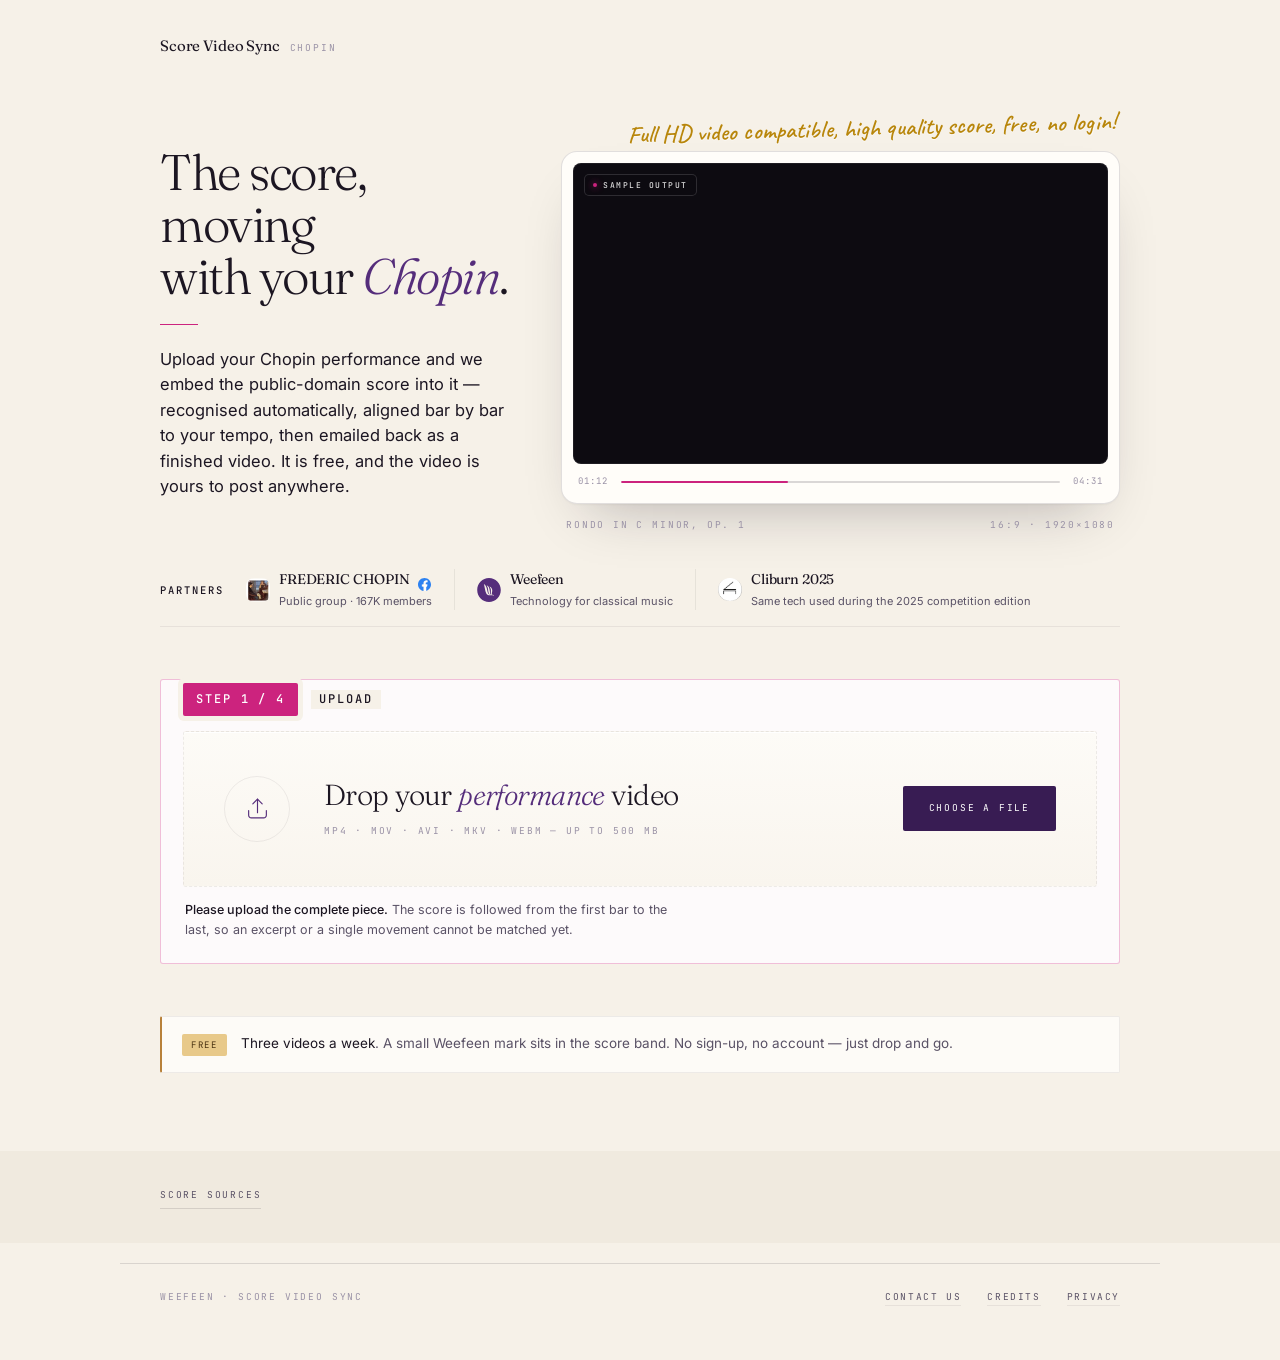
==== commit 412d4c0c: "say the piece must be complete, before the upload and not after The score is followed from the first" ====
--- a/app/static/svs/index.html
+++ b/app/static/svs/index.html
@@ -26,13 +26,14 @@
 <meta property="og:title" content="Your Chopin, with the score playing along"/>
 <meta property="og:description" content="Upload your performance. We find the piece, line the score up to your playing, and email the video back. Free."/>
 <meta property="og:url" content="https://chopin.weefeen.com/app/"/>
-<meta property="og:image" content="https://chopin.weefeen.com/app/og-cover-9a56b9d1.jpg"/>
-<meta property="og:image:width" content="1920"/>
-<meta property="og:image:height" content="1005"/>
+<meta property="og:image" content="https://chopin.weefeen.com/app/og-cover-420daa12.png"/>
+<meta property="og:image:type" content="image/png"/>
+<meta property="og:image:width" content="1200"/>
+<meta property="og:image:height" content="630"/>
 <meta name="twitter:card" content="summary_large_image"/>
 <meta name="twitter:title" content="Your Chopin, with the score playing along"/>
 <meta name="twitter:description" content="Upload your performance. We find the piece, line the score up to your playing, and email the video back. Free."/>
-<meta name="twitter:image" content="https://chopin.weefeen.com/app/og-cover-9a56b9d1.jpg"/>
+<meta name="twitter:image" content="https://chopin.weefeen.com/app/og-cover-420daa12.png"/>
 <link rel="preconnect" href="https://fonts.googleapis.com"><link rel="preconnect" href="https://fonts.gstatic.com" crossorigin>
 <link href="https://fonts.googleapis.com/css2?family=Fraunces:ital,opsz,wght@0,9..144,300;0,9..144,400;0,9..144,500;1,9..144,300;1,9..144,400&family=Inter:wght@400;450;500&family=JetBrains+Mono:wght@400&display=swap" rel="stylesheet">
 <style>
@@ -119,6 +120,12 @@
 .dropzone.filled h2{color:var(--soft);font-size:20px}
 .dropbtn{font:inherit;font-family:"JetBrains Mono",monospace;font-size:9.5px;letter-spacing:.19em;text-transform:uppercase;color:#fff;background:var(--b1);border:0;border-radius:2px;padding:15px 26px;cursor:pointer;white-space:nowrap;transition:background .18s}
 .dropbtn:hover{background:var(--b2)}
+/* Quiet, but not hidden: it has to be read before a file is chosen, and it
+   is the one condition a visitor can fall foul of without doing anything
+   wrong. Sits under the dropzone rather than inside it, so choosing and
+   clearing a file cannot take it away. */
+.dropnote{margin:13px 2px 0;font-size:12.5px;line-height:1.65;color:var(--soft);max-width:62ch}
+.dropnote b{color:var(--ink);font-weight:500}
 .filename{font-family:Fraunces,serif;font-size:25px;font-weight:400}
 .filename i{font-style:normal;color:var(--faint);font-family:"JetBrains Mono",monospace;font-size:10px;letter-spacing:.15em;text-transform:uppercase;margin-left:14px}
 .linkbtn{font:inherit;font-family:"JetBrains Mono",monospace;font-size:9.5px;letter-spacing:.19em;text-transform:uppercase;background:none;border:0;border-bottom:1px solid var(--hair);color:var(--soft);padding:5px 0;cursor:pointer;white-space:nowrap}
@@ -664,6 +671,17 @@
         <button class="dropbtn" type="button" id="browse">Choose a file</button>
         <input type="file" id="file" accept="video/*"/>
       </label>
+      <!-- SAID BEFORE THEY UPLOAD, not after they are refused. The score
+           is aligned against the whole work, so a recording of part of a
+           piece is declined -- correctly, and with a clear reason, but
+           only once somebody has waited through an upload and a
+           transcription to hear it. Outside the dropzone because the
+           dropzone's contents are rebuilt whenever a file is chosen or
+           cleared, and a warning that disappears when you look at it is
+           not a warning. -->
+      <p class="dropnote"><b>Please upload the complete piece.</b> The score
+        is followed from the first bar to the last, so an excerpt or a
+        single movement cannot be matched yet.</p>
 
     </div>
 
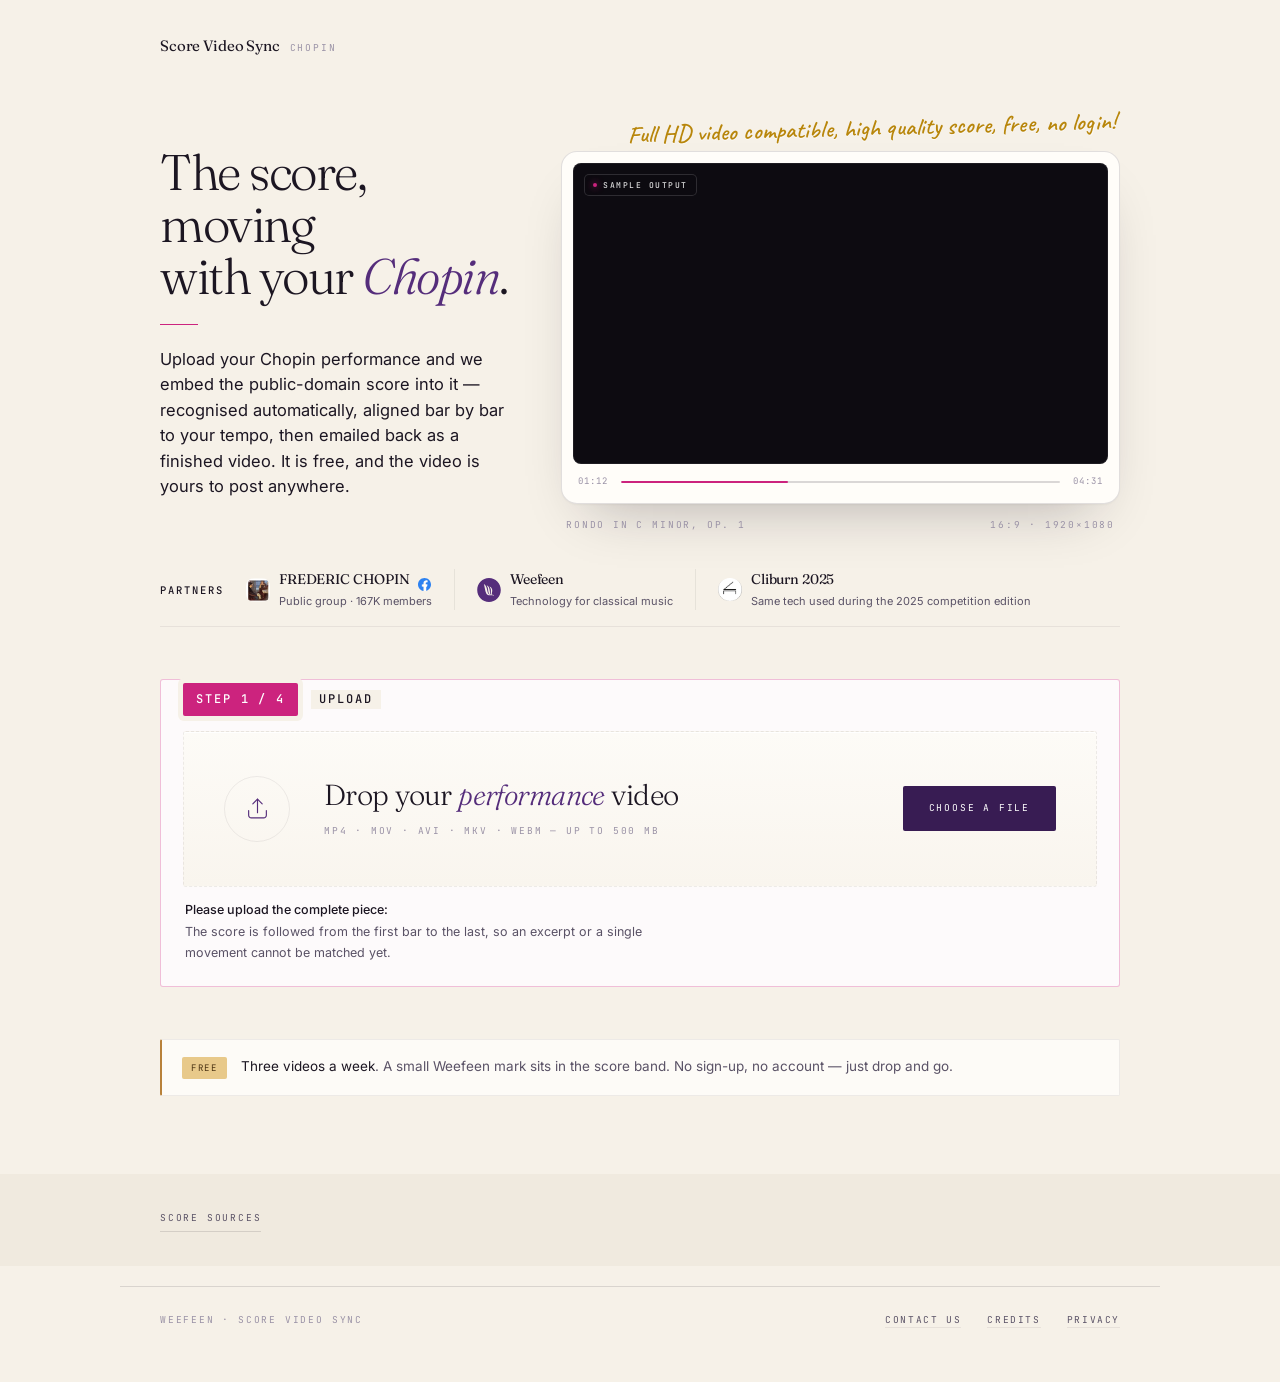
==== commit 38bb921e: "the whole-piece note reads as a heading and its reason Two lines rather than one sentence: the reque" ====
--- a/app/static/svs/index.html
+++ b/app/static/svs/index.html
@@ -125,7 +125,7 @@
    wrong. Sits under the dropzone rather than inside it, so choosing and
    clearing a file cannot take it away. */
 .dropnote{margin:13px 2px 0;font-size:12.5px;line-height:1.65;color:var(--soft);max-width:62ch}
-.dropnote b{color:var(--ink);font-weight:500}
+.dropnote b{color:var(--ink);font-weight:500;display:inline-block;margin-bottom:2px}
 .filename{font-family:Fraunces,serif;font-size:25px;font-weight:400}
 .filename i{font-style:normal;color:var(--faint);font-family:"JetBrains Mono",monospace;font-size:10px;letter-spacing:.15em;text-transform:uppercase;margin-left:14px}
 .linkbtn{font:inherit;font-family:"JetBrains Mono",monospace;font-size:9.5px;letter-spacing:.19em;text-transform:uppercase;background:none;border:0;border-bottom:1px solid var(--hair);color:var(--soft);padding:5px 0;cursor:pointer;white-space:nowrap}
@@ -679,9 +679,9 @@
            dropzone's contents are rebuilt whenever a file is chosen or
            cleared, and a warning that disappears when you look at it is
            not a warning. -->
-      <p class="dropnote"><b>Please upload the complete piece.</b> The score
-        is followed from the first bar to the last, so an excerpt or a
-        single movement cannot be matched yet.</p>
+      <p class="dropnote"><b>Please upload the complete piece:</b><br>The
+        score is followed from the first bar to the last, so an excerpt or
+        a single movement cannot be matched yet.</p>
 
     </div>
 
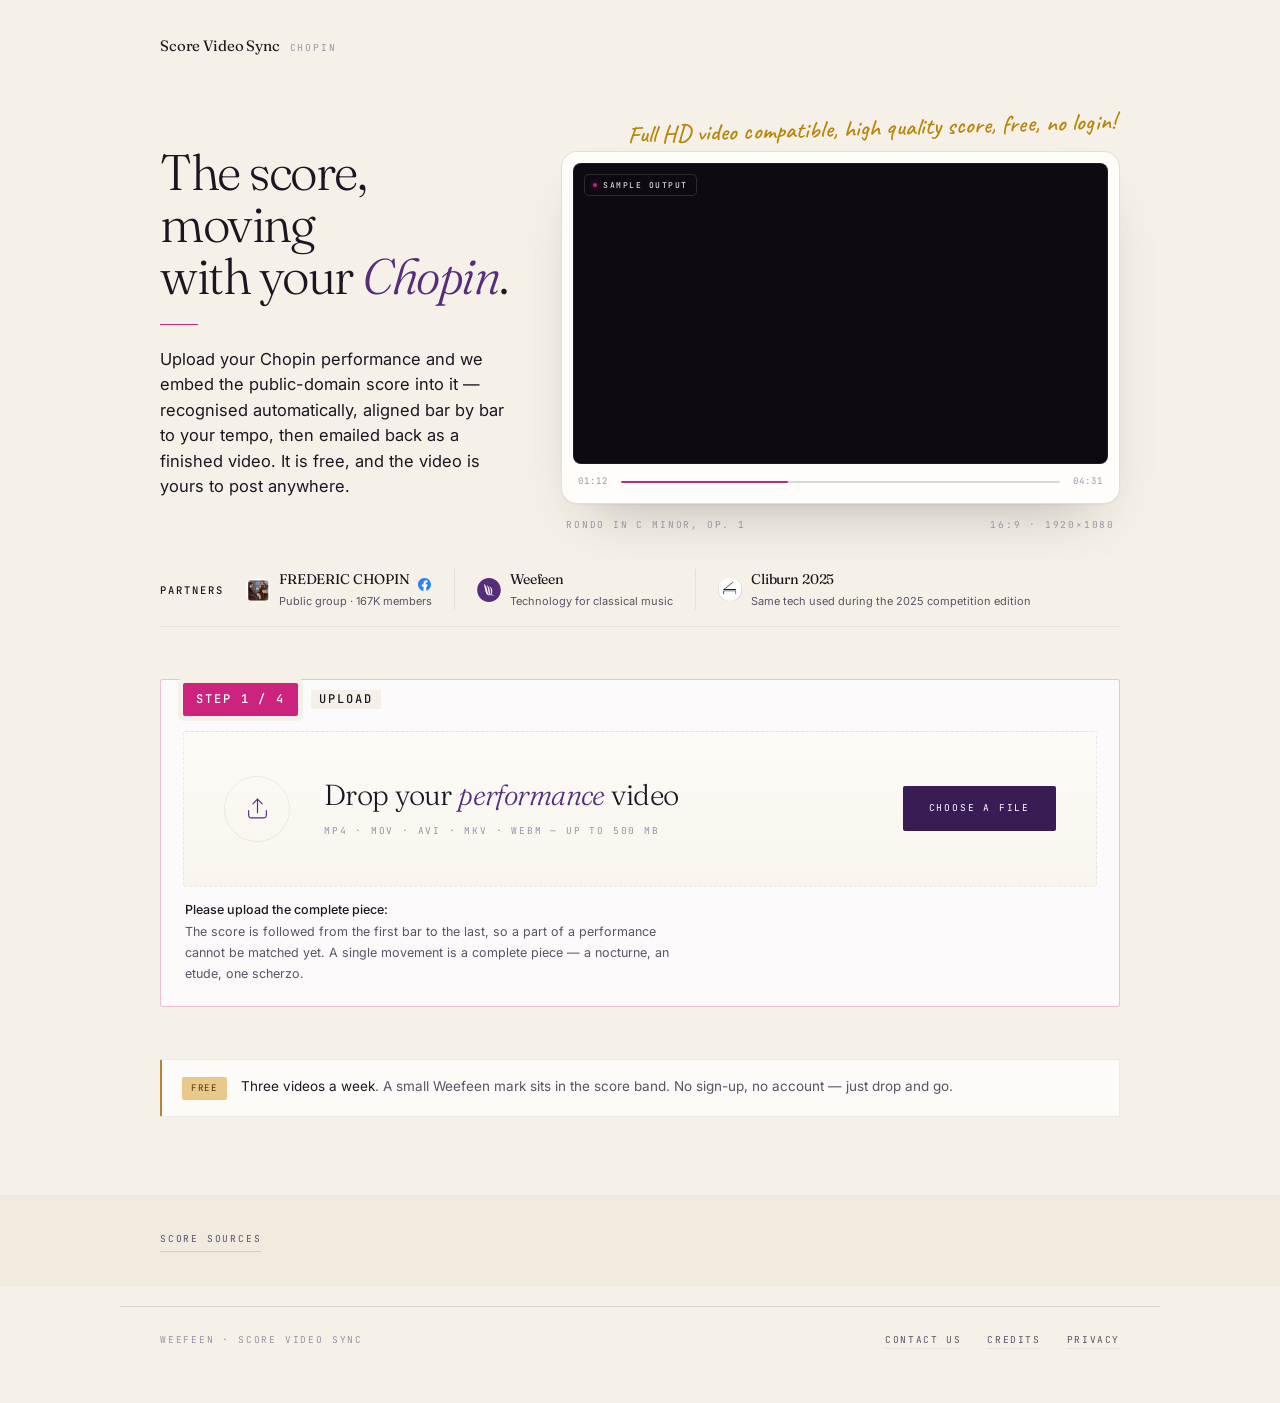
==== commit b24b8822: "the note said single movements do not work; nearly all of Chopin is one "an excerpt or a single move" ====
--- a/app/static/svs/index.html
+++ b/app/static/svs/index.html
@@ -680,8 +680,9 @@
            cleared, and a warning that disappears when you look at it is
            not a warning. -->
       <p class="dropnote"><b>Please upload the complete piece:</b><br>The
-        score is followed from the first bar to the last, so an excerpt or
-        a single movement cannot be matched yet.</p>
+        score is followed from the first bar to the last, so a part of a
+        performance cannot be matched yet. A single movement is a complete
+        piece &mdash; a nocturne, an etude, one scherzo.</p>
 
     </div>
 
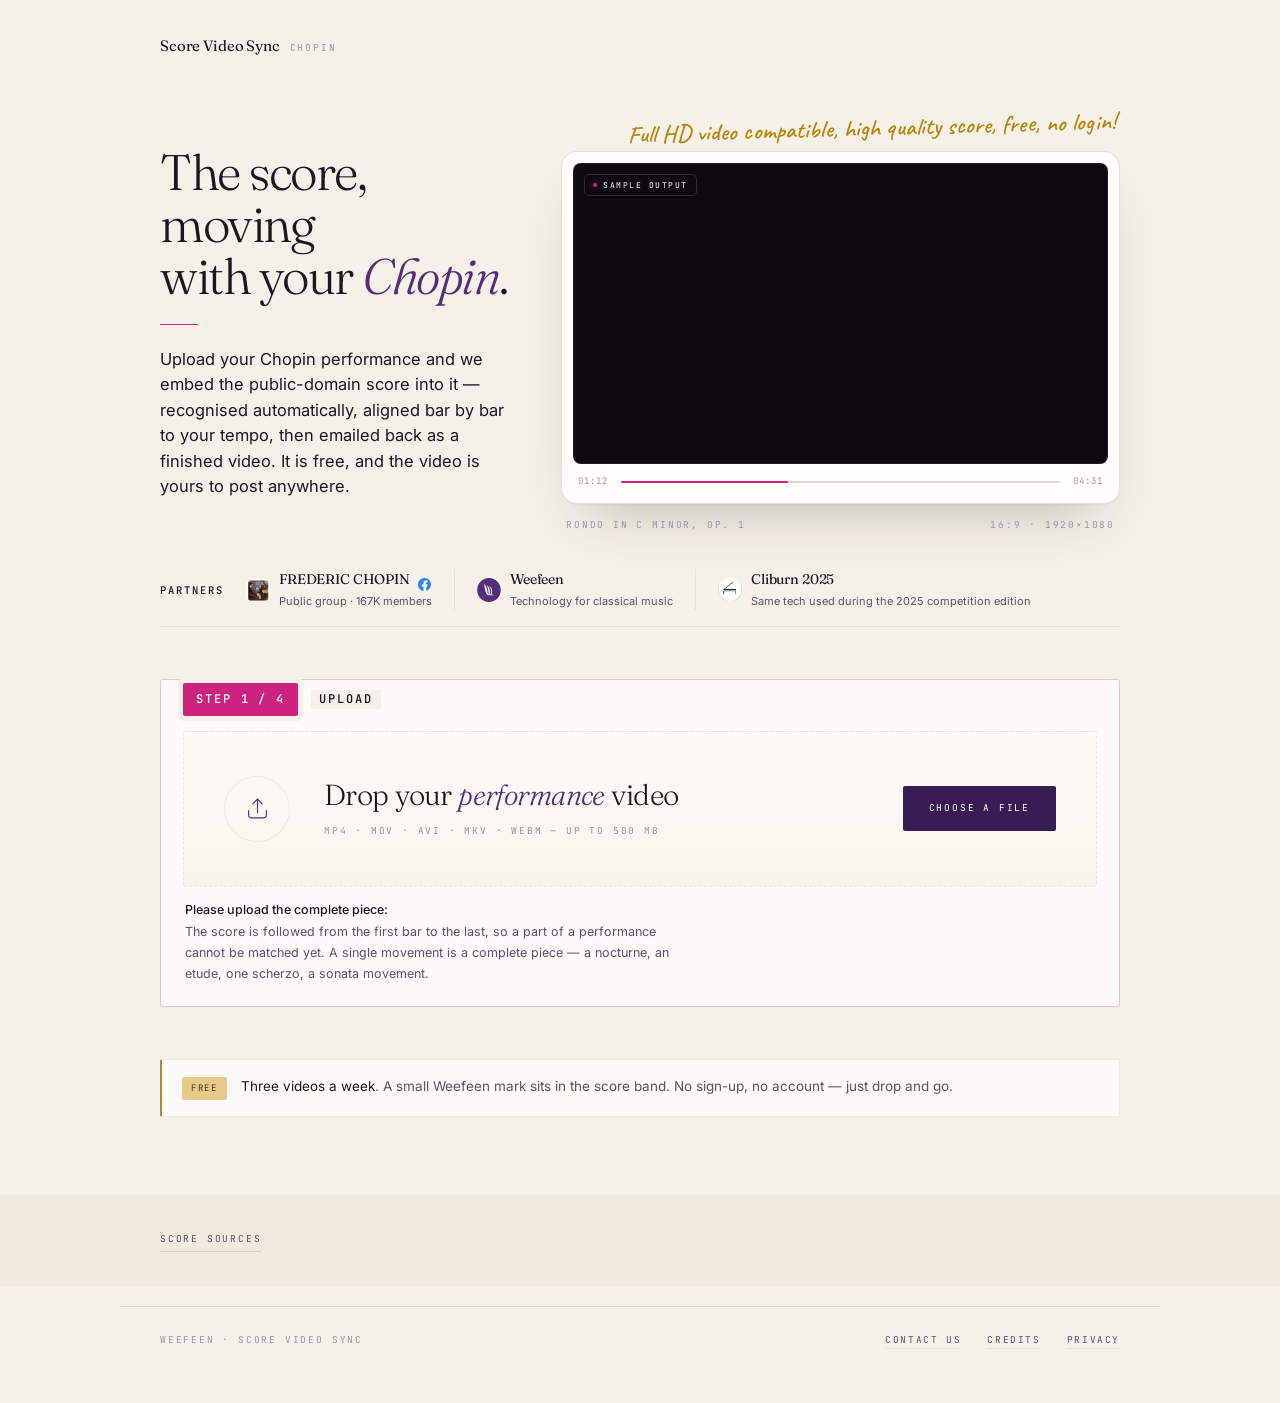
==== commit 57be4597: "name a sonata movement among the complete pieces A movement of a sonata IS a complete piece whenever" ====
--- a/app/static/svs/index.html
+++ b/app/static/svs/index.html
@@ -682,7 +682,8 @@
       <p class="dropnote"><b>Please upload the complete piece:</b><br>The
         score is followed from the first bar to the last, so a part of a
         performance cannot be matched yet. A single movement is a complete
-        piece &mdash; a nocturne, an etude, one scherzo.</p>
+        piece &mdash; a nocturne, an etude, one scherzo, a sonata
+        movement.</p>
 
     </div>
 
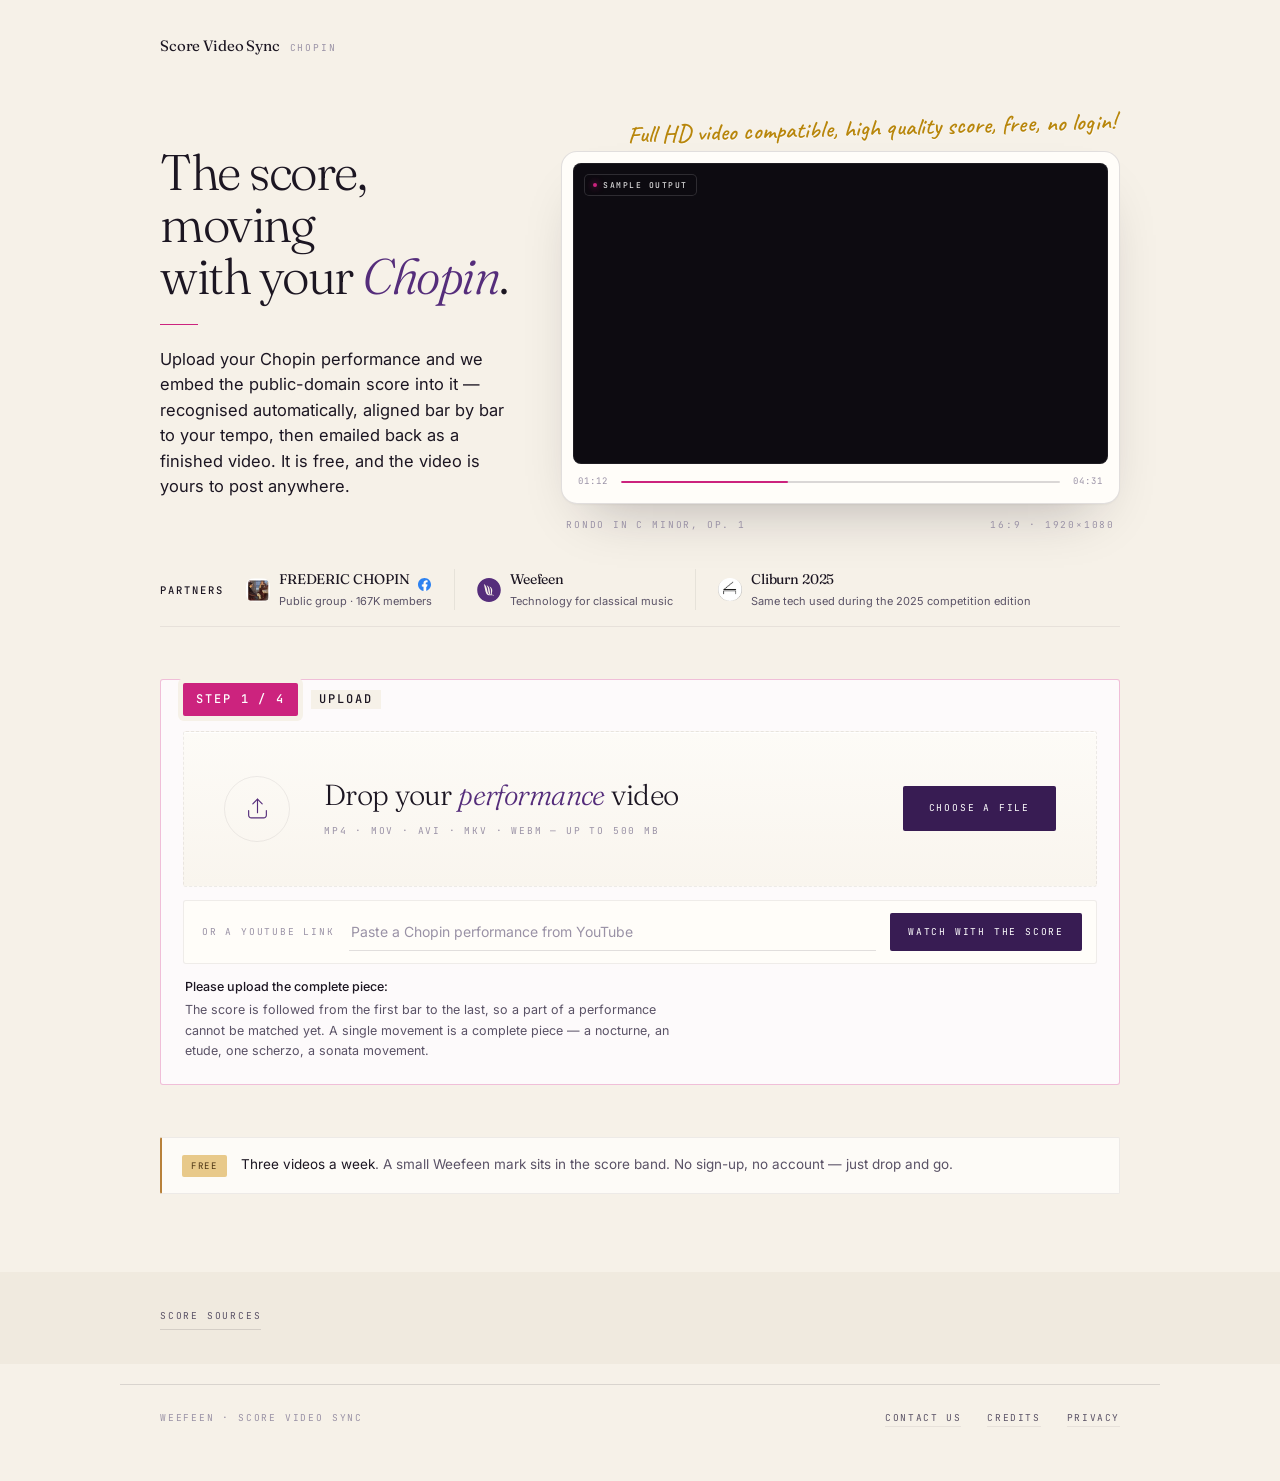
==== commit 2b481be4: "the home explains, /app is the tool, and a link plays before its score exists THREE ADDRESSES, THREE" ====
--- a/app/static/svs/index.html
+++ b/app/static/svs/index.html
@@ -25,7 +25,7 @@
 <meta property="og:site_name" content="Chopin · Weefeen"/>
 <meta property="og:title" content="Your Chopin, with the score playing along"/>
 <meta property="og:description" content="Upload your performance. We find the piece, line the score up to your playing, and email the video back. Free."/>
-<meta property="og:url" content="https://chopin.weefeen.com/app/"/>
+<meta property="og:url" content="https://chopin.weefeen.com/"/>
 <meta property="og:image" content="https://chopin.weefeen.com/app/og-cover-420daa12.png"/>
 <meta property="og:image:type" content="image/png"/>
 <meta property="og:image:width" content="1200"/>
@@ -49,6 +49,16 @@
 
 /* ── shell ── */
 .top{max-width:1040px;margin:0 auto;padding:34px 40px 0;display:flex;align-items:baseline;justify-content:space-between;gap:24px}
+/* /app IS THE TOOL. The same page as the home with everything that explains
+   taken away -- the headline, the sample, the group card, the score sources
+   (still credited, in Credits) -- so what is left is somewhere to drop a
+   video or a link. Marked on <html> by the server, so none of it is painted
+   first and then hidden. */
+.aboutlink{display:none}
+html.minimal .hero,html.minimal .fbwrap,html.minimal .srcfoot{display:none}
+html.minimal #uploadstate{margin-top:9vh!important}
+html.minimal .aboutlink{display:inline;font-family:"JetBrains Mono",monospace;font-size:9.5px;letter-spacing:.19em;text-transform:uppercase;color:var(--faint);text-decoration:none;border-bottom:1px solid var(--hair);padding-bottom:2px}
+html.minimal .aboutlink:hover{color:var(--b2);border-bottom-color:var(--b3)}
 .topright{display:flex;flex-direction:column;align-items:flex-end;gap:11px}
 .wordmark{font-family:Fraunces,serif;font-weight:400;font-size:15px;letter-spacing:-.01em}
 .wordmark span{color:var(--faint);font-family:"JetBrains Mono",monospace;font-size:9.5px;letter-spacing:.19em;text-transform:uppercase;margin-left:10px}
@@ -581,6 +591,7 @@
 <header class="top">
   <div class="wordmark">Score Video Sync<span>Chopin</span></div>
   <div class="topright">
+    <a class="aboutlink" href="/">About</a>
     <div class="rights" id="rights" role="dialog" aria-modal="true" aria-labelledby="rightsTitle">
   <div class="rightscard">
     <div class="stepmark"><b>Before we upload</b></div>
